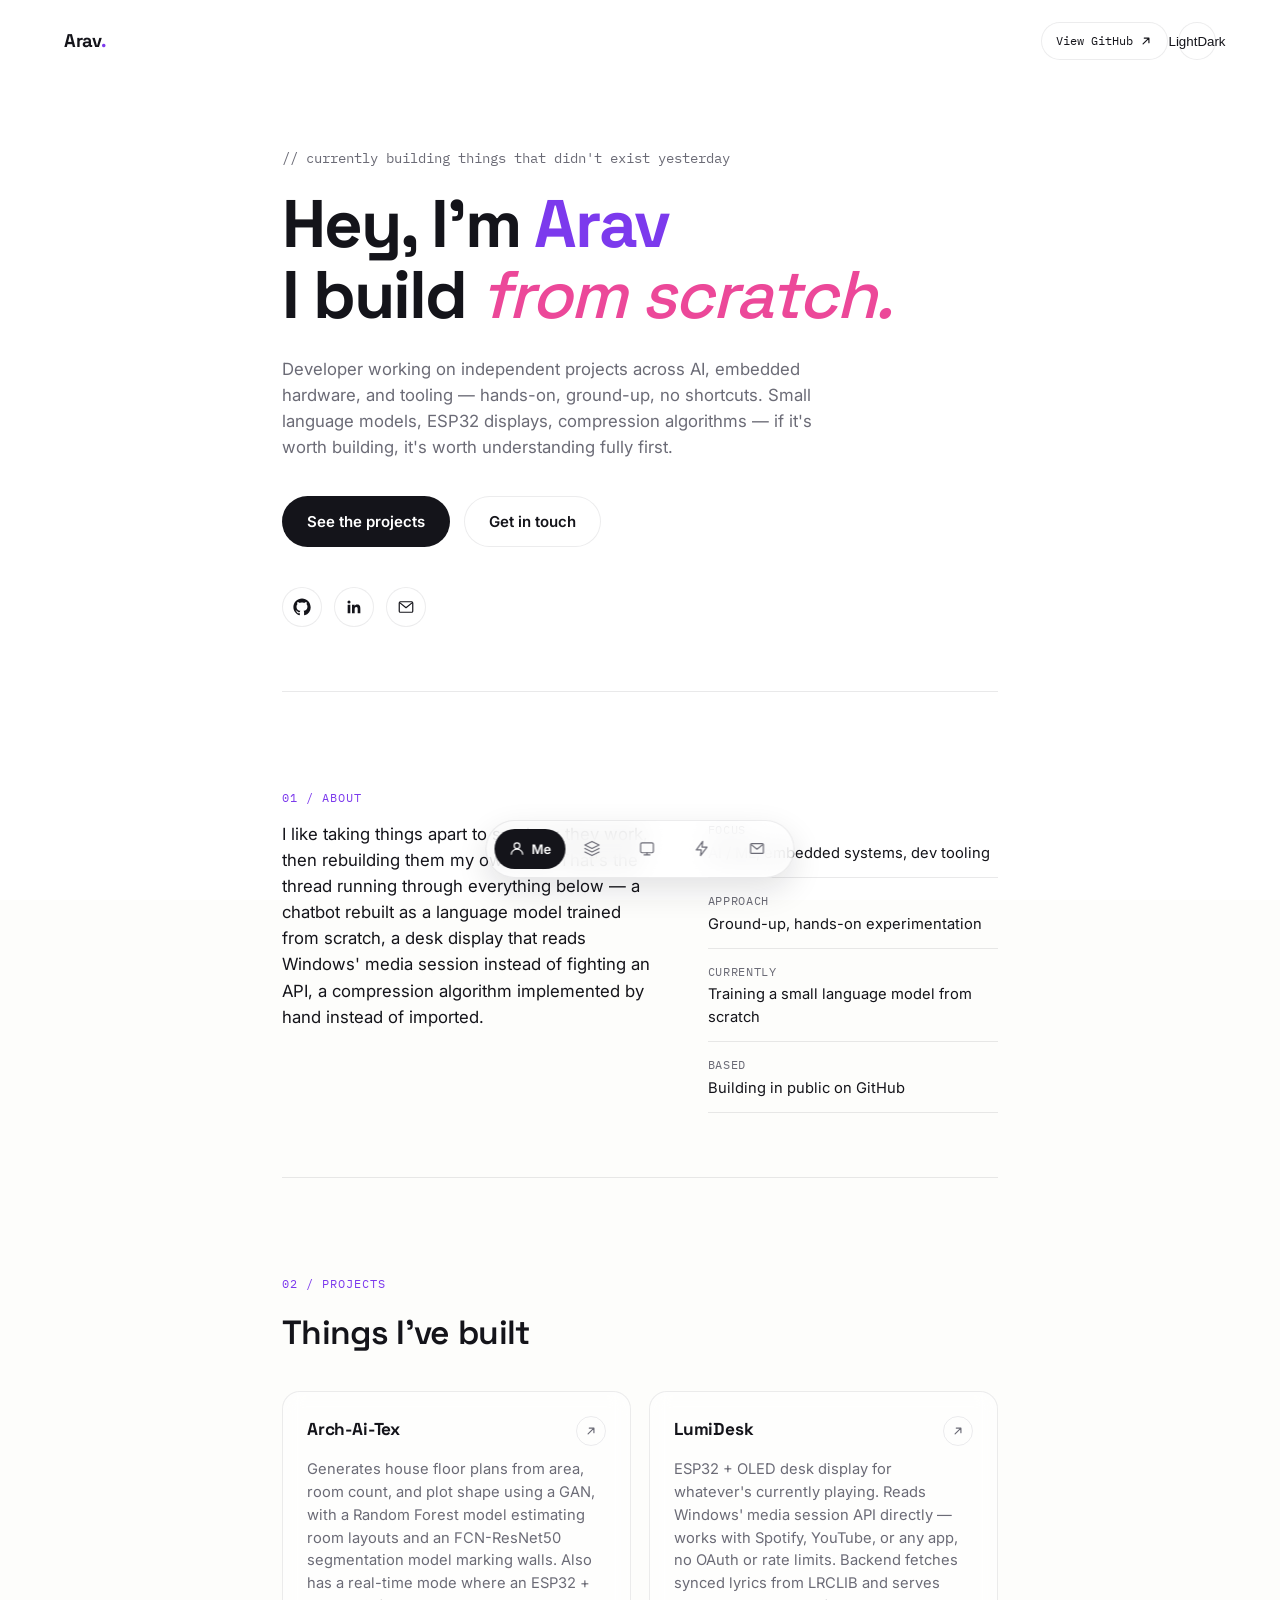
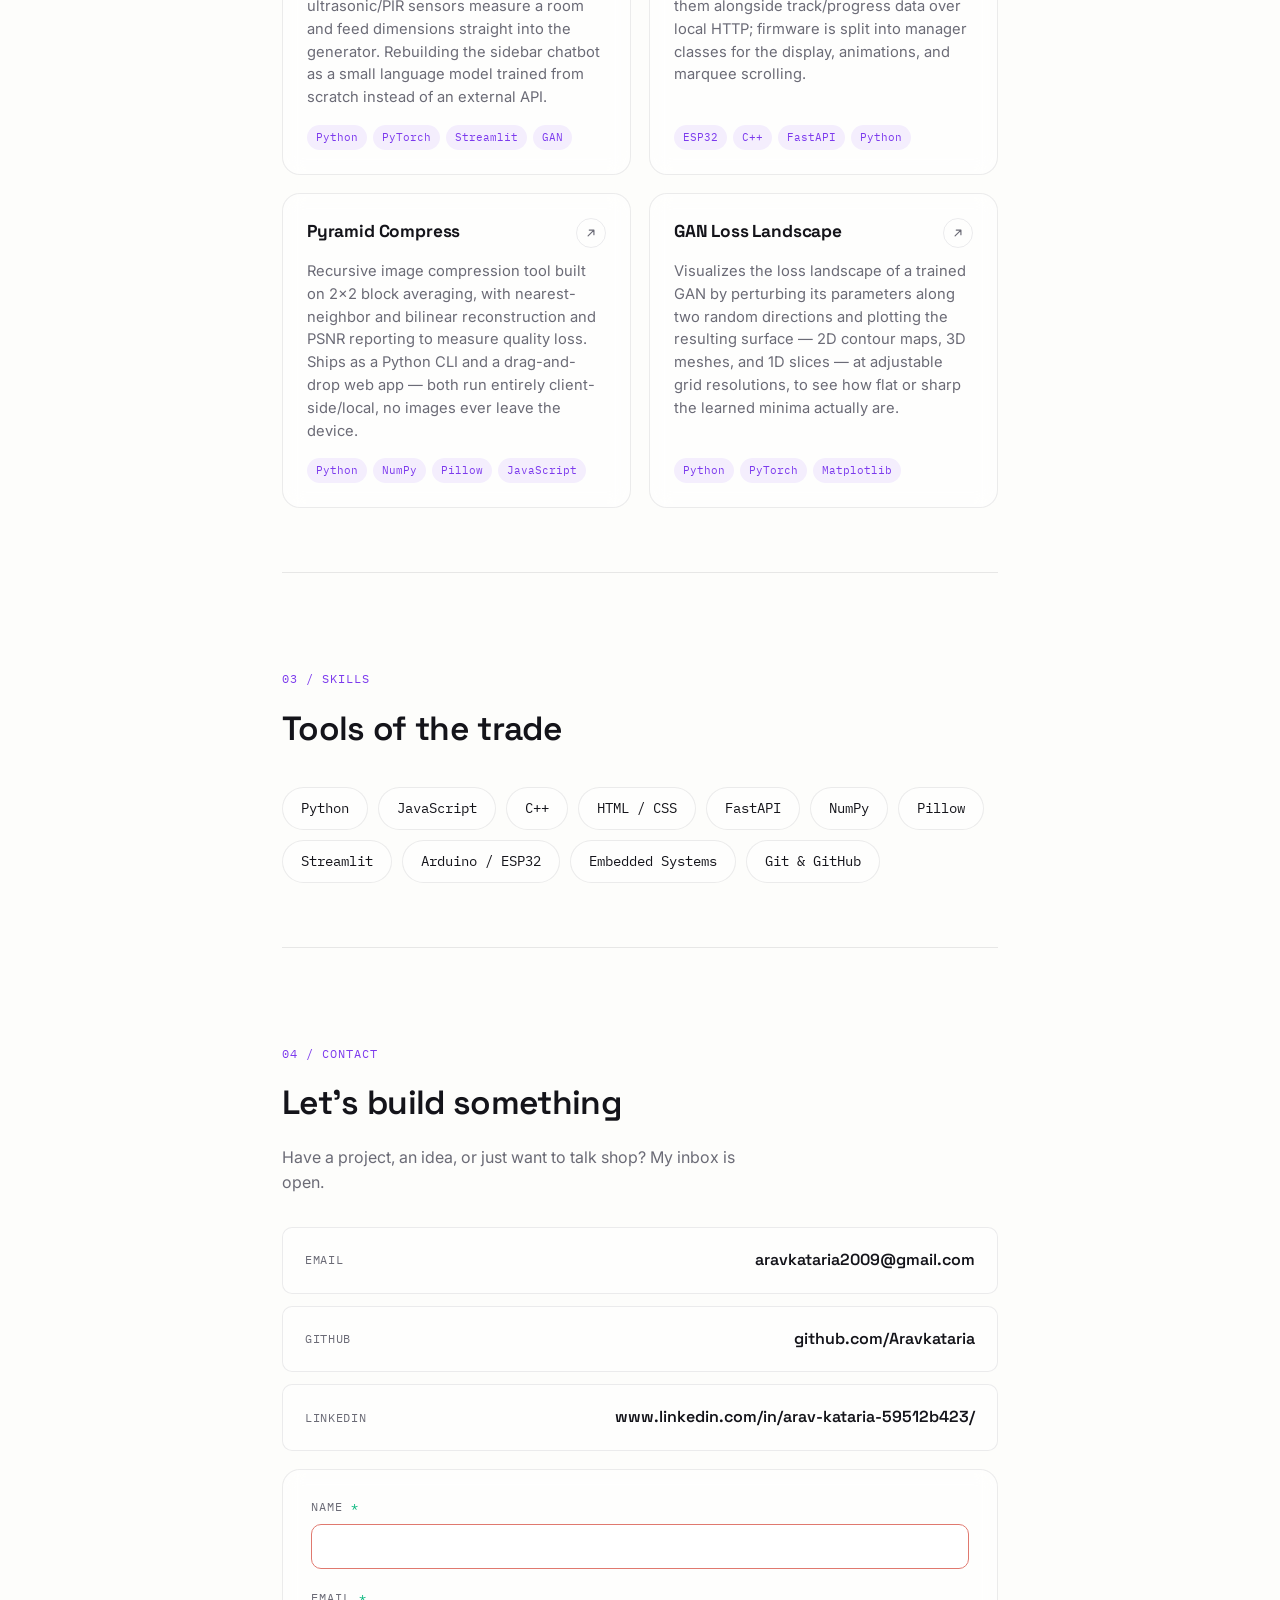
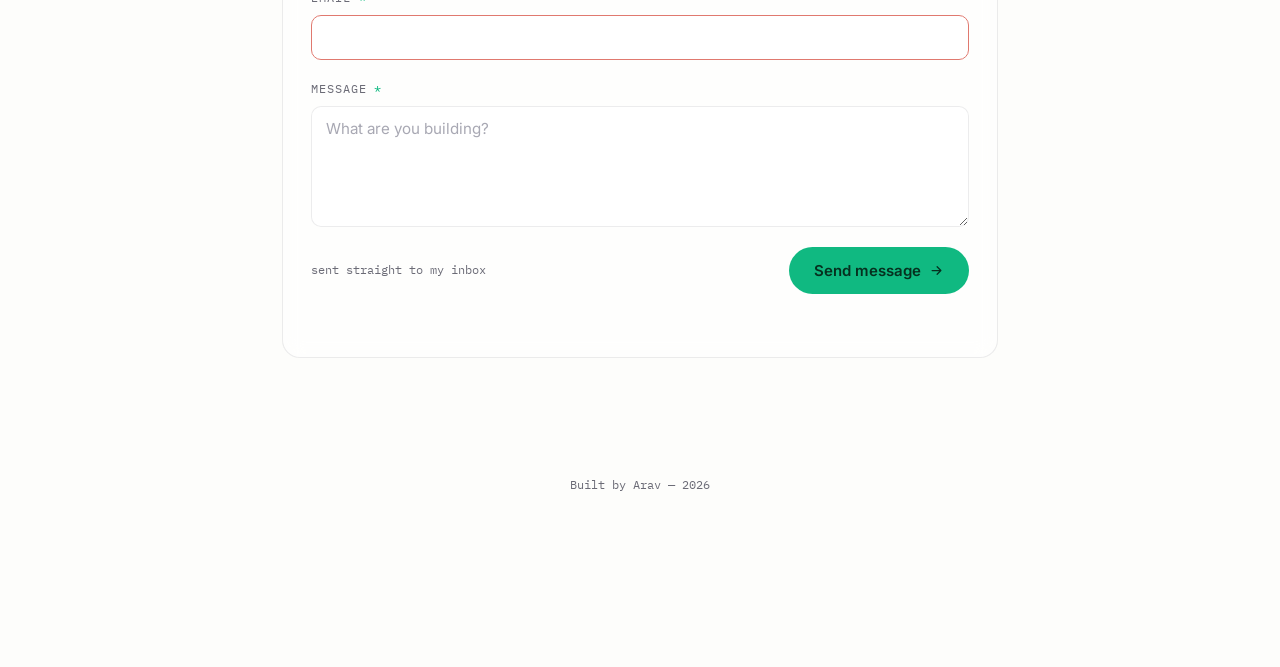
==== index.html @ a42bc1a9 "Enhance theme handling and add toggle labels Updated theme initialization to handle storage errors a" ====
<!DOCTYPE html>
<html lang="en">
<head>
<meta charset="UTF-8" />
<meta name="viewport" content="width=device-width, initial-scale=1.0" />
<title>Arav — Developer</title>
<meta name="description" content="Arav — developer building AI, embedded, and tooling projects from scratch." />

<!-- Fonts -->
<link rel="preconnect" href="https://fonts.googleapis.com">
<link rel="preconnect" href="https://fonts.gstatic.com" crossorigin>
<link href="https://fonts.googleapis.com/css2?family=Space+Grotesk:wght@400;500;600;700&family=Inter:wght@400;500;600&family=IBM+Plex+Mono:wght@400;500&display=swap" rel="stylesheet">

<link rel="stylesheet" href="style.css" />

<!-- Set the theme before first paint so there's no flash of the
     wrong colors. Falls back to the OS-level preference if the
     person hasn't picked one on this site before. -->
<script>
  (function () {
    try {
      var saved = localStorage.getItem("theme");
      var theme = saved || (window.matchMedia && window.matchMedia("(prefers-color-scheme: dark)").matches ? "dark" : "light");
      if (theme === "dark") document.documentElement.setAttribute("data-theme", "dark");
    } catch (err) {
      // Storage can be blocked (privacy mode, file:// origins, etc.) —
      // fall back to light mode rather than letting this crash the page.
      console.error("[portfolio] theme init failed:", err);
    }
  })();
</script>
</head>
<body>

  <!-- ============ INK-IN-WATER PAINT BACKGROUND ============ -->
  <canvas id="paintCanvas" class="paint-canvas" aria-hidden="true"></canvas>

  <!-- ============ TOP BAR ============ -->
  <header class="topbar">
    <a href="#top" class="brand">Arav<span class="brand-dot">.</span></a>
    <div class="topbar-actions">
      <a class="topbar-cta" id="ctaGithub" href="https://github.com/Aravkataria" target="_blank" rel="noopener">
        View GitHub
        <svg width="14" height="14" viewBox="0 0 24 24" fill="none"><path d="M7 17L17 7M17 7H9M17 7V15" stroke="currentColor" stroke-width="2" stroke-linecap="round" stroke-linejoin="round"/></svg>
      </a>
      <button type="button" class="theme-toggle" id="themeToggle" aria-label="Toggle dark mode" aria-pressed="false">
        <span class="theme-toggle-label label-light">Light</span>
        <span class="theme-toggle-label label-dark">Dark</span>
      </button>
    </div>
  </header>

  <main id="top">

    <!-- ============ HERO / ME ============ -->
    <section class="section hero" id="me">
      <p class="eyebrow">// currently building things that didn't exist yesterday</p>
      <h1 class="hero-title">
        Hey, I'm <span class="ink-accent">Arav</span><br/>
        I build <span class="hero-italic">from scratch.</span>
      </h1>
      <p class="hero-sub">
        Developer working on independent projects across AI, embedded hardware, and tooling —
        hands-on, ground-up, no shortcuts. Small language models, ESP32 displays, compression
        algorithms — if it's worth building, it's worth understanding fully first.
      </p>

      <div class="hero-actions">
        <a href="#projects" class="btn btn--primary">See the projects</a>
        <a href="#contact" class="btn btn--ghost">Get in touch</a>
      </div>

      <div class="social-row" id="socialRow">
        <a href="https://github.com/Aravkataria" target="_blank" rel="noopener" aria-label="GitHub" class="social-icon">
          <svg width="18" height="18" viewBox="0 0 24 24" fill="currentColor"><path d="M12 .5C5.73.5.5 5.73.5 12c0 5.09 3.29 9.4 7.86 10.93.58.1.79-.25.79-.56 0-.27-.01-1.15-.02-2.09-3.2.7-3.88-1.36-3.88-1.36-.52-1.33-1.28-1.69-1.28-1.69-1.04-.71.08-.7.08-.7 1.15.08 1.76 1.18 1.76 1.18 1.03 1.76 2.7 1.25 3.36.96.1-.75.4-1.25.73-1.54-2.55-.29-5.23-1.28-5.23-5.68 0-1.25.45-2.28 1.18-3.08-.12-.29-.51-1.46.11-3.04 0 0 .96-.31 3.15 1.18.91-.25 1.89-.38 2.86-.38.97 0 1.95.13 2.86.38 2.19-1.49 3.15-1.18 3.15-1.18.62 1.58.23 2.75.11 3.04.73.8 1.18 1.83 1.18 3.08 0 4.41-2.69 5.38-5.25 5.67.41.36.78 1.06.78 2.15 0 1.55-.01 2.8-.01 3.18 0 .31.21.67.8.56A10.51 10.51 0 0 0 23.5 12c0-6.27-5.23-11.5-11.5-11.5Z"/></svg>
        </a>
        <a href="#" target="_blank" rel="noopener" aria-label="LinkedIn" class="social-icon" id="linkedinLink">
          <svg width="18" height="18" viewBox="0 0 24 24" fill="currentColor"><path d="M20.45 20.45h-3.56v-5.57c0-1.33-.02-3.03-1.85-3.03-1.85 0-2.14 1.45-2.14 2.94v5.66H9.34V9h3.42v1.56h.05c.48-.9 1.64-1.85 3.38-1.85 3.6 0 4.27 2.37 4.27 5.46v6.28ZM5.34 7.43a2.06 2.06 0 1 1 0-4.12 2.06 2.06 0 0 1 0 4.12ZM7.12 20.45H3.55V9h3.57v11.45Z"/></svg>
        </a>
        <a href="mailto:your.email@example.com" aria-label="Email" class="social-icon" id="emailLink">
          <svg width="18" height="18" viewBox="0 0 24 24" fill="none"><path d="M3 6.5C3 5.67 3.67 5 4.5 5h15c.83 0 1.5.67 1.5 1.5v11c0 .83-.67 1.5-1.5 1.5h-15A1.5 1.5 0 0 1 3 17.5v-11Z" stroke="currentColor" stroke-width="1.6"/><path d="m4 6.5 8 6.5 8-6.5" stroke="currentColor" stroke-width="1.6" stroke-linecap="round" stroke-linejoin="round"/></svg>
        </a>
      </div>
    </section>

    <!-- ============ ABOUT ============ -->
    <section class="section about" id="about">
      <p class="section-label">01 / about</p>
      <div class="about-grid">
        <p class="about-lead">
          I like taking things apart to see how they work, then rebuilding them my own way.
          That's the thread running through everything below — a chatbot rebuilt as a
          language model trained from scratch, a desk display that reads Windows' media
          session instead of fighting an API, a compression algorithm implemented by hand
          instead of imported.
        </p>
        <ul class="about-facts">
          <li><span>Focus</span>AI / ML, embedded systems, dev tooling</li>
          <li><span>Approach</span>Ground-up, hands-on experimentation</li>
          <li><span>Currently</span>Training a small language model from scratch</li>
          <li><span>Based</span>Building in public on GitHub</li>
        </ul>
      </div>
    </section>

    <!-- ============ PROJECTS ============ -->
    <section class="section projects" id="projects">
      <p class="section-label">02 / projects</p>
      <h2 class="section-title">Things I've built</h2>

      <div class="project-grid" id="projectGrid">
        <!-- Cards are injected by script.js from the PROJECTS config -->
      </div>
    </section>

    <!-- ============ SKILLS ============ -->
    <section class="section skills" id="skills">
      <p class="section-label">03 / skills</p>
      <h2 class="section-title">Tools of the trade</h2>
      <div class="skills-cloud" id="skillsCloud">
        <!-- Pills injected by script.js from the SKILLS config -->
      </div>
    </section>

    <!-- ============ CONTACT ============ -->
    <section class="section contact" id="contact">
      <p class="section-label">04 / contact</p>
      <h2 class="section-title">Let's build something</h2>
      <p class="contact-sub">Have a project, an idea, or just want to talk shop? My inbox is open.</p>

      <div class="contact-grid">
        <a class="contact-card" href="mailto:your.email@example.com" id="contactEmail">
          <span class="contact-card-label">Email</span>
          <span class="contact-card-value">your.email@example.com</span>
        </a>
        <a class="contact-card" href="https://github.com/Aravkataria" target="_blank" rel="noopener">
          <span class="contact-card-label">GitHub</span>
          <span class="contact-card-value">github.com/Aravkataria</span>
        </a>
        <a class="contact-card" href="#" target="_blank" rel="noopener" id="contactLinkedin">
          <span class="contact-card-label">LinkedIn</span>
          <span class="contact-card-value">Add your profile link</span>
        </a>
      </div>

      <form class="message-form" id="messageForm" novalidate>
        <div class="field">
          <label for="msgName">Name <span class="required">*</span></label>
          <input type="text" id="msgName" name="name" autocomplete="name" required />
        </div>

        <div class="field">
          <label for="msgEmail">Email <span class="required">*</span></label>
          <input type="email" id="msgEmail" name="email" autocomplete="email" required />
        </div>

        <div class="field">
          <label for="msgMessage">Message <span class="required">*</span></label>
          <textarea id="msgMessage" name="message" rows="5" placeholder="What are you building?" required></textarea>
        </div>

        <!-- honeypot — hidden from real people, catches basic bots -->
        <input type="text" name="_honey" class="hp-field" tabindex="-1" autocomplete="off" aria-hidden="true" />

        <div class="message-form-footer">
          <span class="form-note">sent straight to my inbox</span>
          <button type="submit" class="btn btn--send" id="messageFormSubmit">
            <span class="btn--send-label">Send message</span>
            <svg width="15" height="15" viewBox="0 0 24 24" fill="none"><path d="M5 12h14M13 6l6 6-6 6" stroke="currentColor" stroke-width="2" stroke-linecap="round" stroke-linejoin="round"/></svg>
          </button>
        </div>

        <p class="form-status" id="messageFormStatus" role="status" aria-live="polite"></p>
      </form>
    </section>

    <footer class="footer">
      <p>Built by Arav — <span id="year"></span></p>
    </footer>

  </main>

  <!-- ============ FLOATING DOCK NAV ============ -->
  <nav class="dock" id="dock" aria-label="Section navigation">
    <a href="#me" class="dock-item" data-section="me">
      <svg width="17" height="17" viewBox="0 0 24 24" fill="none"><circle cx="12" cy="8" r="4" stroke="currentColor" stroke-width="1.7"/><path d="M4 20c0-3.87 3.58-7 8-7s8 3.13 8 7" stroke="currentColor" stroke-width="1.7" stroke-linecap="round"/></svg>
      <span>Me</span>
    </a>
    <a href="#about" class="dock-item" data-section="about">
      <svg width="17" height="17" viewBox="0 0 24 24" fill="none"><path d="M12 2 2 7l10 5 10-5-10-5Z" stroke="currentColor" stroke-width="1.7" stroke-linejoin="round"/><path d="M2 17l10 5 10-5M2 12l10 5 10-5" stroke="currentColor" stroke-width="1.7" stroke-linecap="round" stroke-linejoin="round"/></svg>
      <span>About</span>
    </a>
    <a href="#projects" class="dock-item" data-section="projects">
      <svg width="17" height="17" viewBox="0 0 24 24" fill="none"><rect x="3" y="4" width="18" height="14" rx="2" stroke="currentColor" stroke-width="1.7"/><path d="M8 21h8M12 18v3" stroke="currentColor" stroke-width="1.7" stroke-linecap="round"/></svg>
      <span>Projects</span>
    </a>
    <a href="#skills" class="dock-item" data-section="skills">
      <svg width="17" height="17" viewBox="0 0 24 24" fill="none"><path d="M13 2 4 14h7l-1 8 9-12h-7l1-8Z" stroke="currentColor" stroke-width="1.7" stroke-linejoin="round"/></svg>
      <span>Skills</span>
    </a>
    <a href="#contact" class="dock-item" data-section="contact">
      <svg width="17" height="17" viewBox="0 0 24 24" fill="none"><path d="M3 6.5C3 5.67 3.67 5 4.5 5h15c.83 0 1.5.67 1.5 1.5v11c0 .83-.67 1.5-1.5 1.5h-15A1.5 1.5 0 0 1 3 17.5v-11Z" stroke="currentColor" stroke-width="1.7"/><path d="m4 6.5 8 6.5 8-6.5" stroke="currentColor" stroke-width="1.7" stroke-linecap="round" stroke-linejoin="round"/></svg>
      <span>Contact</span>
    </a>
  </nav>

<script src="script.js"></script>
</body>
</html>
---- style.css ----
/* =========================================================
   TOKENS
========================================================= */
:root {
  --bg: #fdfdfb;
  --ink: #14141a;
  --ink-invert: #fff; /* text/icon color sitting on an ink-filled surface (primary btn, hovers) */
  --muted: #6b6b76;
  --placeholder: #a8a8b3;
  --line: rgba(20, 20, 26, 0.09);
  --card: rgba(255, 255, 255, 0.6);
  --card-border: rgba(20, 20, 26, 0.08);
  --shadow-rgb: 20, 20, 26; /* used inside rgba() for drop shadows */

  /* translucent white surfaces used for pills/inputs/dock at various strengths */
  --surface: rgba(255, 255, 255, 0.5);
  --surface-strong: rgba(255, 255, 255, 0.55);
  --surface-input: rgba(255, 255, 255, 0.6);
  --surface-dock: rgba(255, 255, 255, 0.72);
  --surface-solid: #fff; /* fully opaque hover state (topbar cta, contact card, focused input) */

  --violet: #7c3aed;
  --pink: #ec4899;
  --green: #10b981;
  --send-text: #06301f;
  --error-border: #e0796f;
  --error-text: #c2564a;

  --blob-violet: #b9a4f7;
  --blob-pink: #f8b4d9;
  --blob-green: #9be8c9;
  --blob-blue: #a9c7f7;
  --blob-coral: #fbc8a3;

  --radius: 18px;
  --radius-sm: 10px;

  --font-display: "Space Grotesk", ui-sans-serif, system-ui, sans-serif;
  --font-body: "Inter", ui-sans-serif, system-ui, sans-serif;
  --font-mono: "IBM Plex Mono", ui-monospace, monospace;

  --max-w: 780px;
}

/* =========================================================
   DARK MODE
   Same layout, same behavior — only the palette changes.
   Toggled by JS setting data-theme="dark" on <html> (see
   setupThemeToggle in script.js); persisted in localStorage.
========================================================= */
html[data-theme="dark"] {
  --bg: #0b0b10;
  --ink: #f1f1f5;
  --ink-invert: #0b0b10;
  --muted: #9b9ba8;
  --placeholder: #6b6b78;
  --line: rgba(255, 255, 255, 0.09);
  --card: rgba(255, 255, 255, 0.05);
  --card-border: rgba(255, 255, 255, 0.1);
  --shadow-rgb: 0, 0, 0;

  --surface: rgba(255, 255, 255, 0.06);
  --surface-strong: rgba(255, 255, 255, 0.07);
  --surface-input: rgba(255, 255, 255, 0.06);
  --surface-dock: rgba(20, 20, 26, 0.72);
  --surface-solid: #1a1a22;

  --violet: #a78bfa;
  --pink: #f472b6;
  --green: #34d399;
  --send-text: #06301f;
  --error-border: #e0796f;
  --error-text: #ff8a7a;
}

/* Smooth crossfade when the theme flips, without touching any
   layout-affecting property. */
body,
.topbar-cta,
.btn,
.social-icon,
.project-card,
.skill-pill,
.contact-card,
.field input,
.field textarea,
.dock,
.dock-item,
.theme-toggle {
  transition: background-color 0.25s ease, border-color 0.25s ease, color 0.25s ease,
    box-shadow 0.25s ease;
}

* { box-sizing: border-box; }
html { scroll-behavior: smooth; }

body {
  margin: 0;
  background: var(--bg);
  color: var(--ink);
  font-family: var(--font-body);
  line-height: 1.55;
  -webkit-font-smoothing: antialiased;
  overflow-x: hidden;
}

::selection { background: var(--violet); color: var(--ink-invert); }

a { color: inherit; text-decoration: none; }

/* =========================================================
   INK-IN-WATER PAINT BACKGROUND
   A single canvas painted with fading ink blots, blurred and
   multiply-blended against the white page so colors mix like
   pigment spreading through water. Idle = plain white.
========================================================= */
.paint-canvas {
  position: fixed;
  inset: 0;
  z-index: -2;
  width: 100vw;
  height: 100vh;
  pointer-events: none;
  filter: blur(34px);
  mix-blend-mode: multiply;
  opacity: 0.9;
  will-change: filter;
}

/* The WebGL fluid sim already computes its own final color against
   white in the shader, so it skips the blur/multiply stack the 2D
   fallback needs — that stack would just smear away the fine swirl
   detail that's the reason to use it. */
.paint-canvas--gl {
  filter: none;
  mix-blend-mode: normal;
  opacity: 1;
}

/* The fluid sim's shader math composites its dye as "ink absorbed from
   white paper" (see script.js), so it always renders a white base with
   colored blooms. Inverting it in dark mode turns that white base into
   near-black and keeps the color blooms vivid — same simulation, same
   physics, just recolored for a dark page. The 2D fallback instead
   switches its blend mode, since its drops are painted with alpha
   directly rather than baked against a white base. */
html[data-theme="dark"] .paint-canvas--gl {
  filter: invert(1) hue-rotate(180deg);
}
html[data-theme="dark"] .paint-canvas:not(.paint-canvas--gl) {
  mix-blend-mode: screen;
  opacity: 0.7;
}

/* =========================================================
   TOPBAR
========================================================= */
.topbar {
  position: fixed;
  top: 0; left: 0; right: 0;
  z-index: 40;
  display: flex;
  align-items: center;
  justify-content: space-between;
  padding: 22px clamp(20px, 5vw, 64px);
  backdrop-filter: blur(6px);
}

.topbar-actions {
  display: flex;
  align-items: center;
}

.brand {
  font-family: var(--font-display);
  font-weight: 700;
  font-size: 1.15rem;
  letter-spacing: -0.02em;
}
.brand-dot { color: var(--violet); }

.topbar-cta {
  display: inline-flex;
  align-items: center;
  gap: 6px;
  font-family: var(--font-mono);
  font-size: 0.78rem;
  padding: 8px 14px;
  border-radius: 999px;
  border: 1px solid var(--card-border);
  background: var(--surface-strong);
  transition: transform 0.25s ease, background 0.25s ease, border-color 0.25s ease;
}
.topbar-cta:hover {
  transform: translateY(-1px);
  background: var(--surface-solid);
  border-color: var(--violet);
}

/* =========================================================
   THEME TOGGLE
========================================================= */
.theme-toggle {
  display: inline-flex;
  align-items: center;
  justify-content: center;
  width: 38px;
  height: 38px;
  margin-left: 10px;
  border-radius: 50%;
  border: 1px solid var(--card-border);
  background: var(--surface-strong);
  color: var(--ink);
  cursor: pointer;
  transition: transform 0.25s ease, background 0.25s ease, border-color 0.25s ease, color 0.25s ease;
}
.theme-toggle:hover {
  transform: translateY(-1px);
  border-color: var(--violet);
  color: var(--violet);
}
.theme-toggle svg { display: block; }
.theme-toggle .icon-sun { display: none; }
html[data-theme="dark"] .theme-toggle .icon-moon { display: none; }
html[data-theme="dark"] .theme-toggle .icon-sun { display: block; }

/* =========================================================
   LAYOUT / SECTIONS
========================================================= */
main {
  max-width: var(--max-w);
  margin: 0 auto;
  padding: 0 clamp(20px, 6vw, 32px);
}

.section {
  padding: 96px 0 64px;
  border-bottom: 1px solid var(--line);
}
.section:last-of-type { border-bottom: none; }

.section-label {
  font-family: var(--font-mono);
  font-size: 0.78rem;
  color: var(--violet);
  text-transform: uppercase;
  letter-spacing: 0.08em;
  margin: 0 0 14px;
}

.section-title {
  font-family: var(--font-display);
  font-size: clamp(1.6rem, 3.4vw, 2.1rem);
  font-weight: 600;
  letter-spacing: -0.02em;
  margin: 0 0 32px;
}

/* =========================================================
   HERO
========================================================= */
.hero {
  padding-top: 148px;
  border-bottom: 1px solid var(--line);
}

.eyebrow {
  font-family: var(--font-mono);
  font-size: 0.85rem;
  color: var(--muted);
  margin: 0 0 20px;
}

.hero-title {
  font-family: var(--font-display);
  font-weight: 700;
  font-size: clamp(2.4rem, 7vw, 4.2rem);
  line-height: 1.06;
  letter-spacing: -0.03em;
  margin: 0 0 24px;
}

.ink-accent { color: var(--violet); }
.hero-italic {
  font-style: italic;
  font-weight: 500;
  color: var(--pink);
}

.hero-sub {
  max-width: 560px;
  font-size: 1.05rem;
  color: var(--muted);
  margin: 0 0 36px;
}

.hero-actions {
  display: flex;
  gap: 14px;
  flex-wrap: wrap;
  margin-bottom: 40px;
}

.btn {
  font-family: var(--font-body);
  font-weight: 600;
  font-size: 0.94rem;
  padding: 13px 24px;
  border-radius: 999px;
  transition: transform 0.25s ease, box-shadow 0.25s ease, background 0.25s ease, color 0.25s ease;
  border: 1px solid transparent;
}
.btn--primary {
  background: var(--ink);
  color: var(--ink-invert);
}
.btn--primary:hover {
  transform: translateY(-2px);
  box-shadow: 0 10px 24px rgba(var(--shadow-rgb), 0.22);
}
.btn--ghost {
  border-color: var(--card-border);
  background: var(--surface);
  color: var(--ink);
}
.btn--ghost:hover {
  transform: translateY(-2px);
  border-color: var(--violet);
  color: var(--violet);
}

.social-row {
  display: flex;
  gap: 12px;
}
.social-icon {
  display: inline-flex;
  align-items: center;
  justify-content: center;
  width: 40px;
  height: 40px;
  border-radius: 50%;
  border: 1px solid var(--card-border);
  background: var(--surface);
  color: var(--ink);
  transition: transform 0.25s ease, background 0.25s ease, color 0.25s ease;
}
.social-icon:hover {
  transform: translateY(-2px);
  background: var(--ink);
  color: var(--ink-invert);
}

/* =========================================================
   ABOUT
========================================================= */
.about-grid {
  display: grid;
  grid-template-columns: 1.3fr 1fr;
  gap: 48px;
}

.about-lead {
  font-size: 1.05rem;
  color: var(--ink);
  margin: 0;
}

.about-facts {
  list-style: none;
  margin: 0;
  padding: 0;
  display: flex;
  flex-direction: column;
  gap: 14px;
  font-size: 0.92rem;
}
.about-facts li {
  display: flex;
  flex-direction: column;
  gap: 3px;
  padding-bottom: 12px;
  border-bottom: 1px solid var(--line);
}
.about-facts li span {
  font-family: var(--font-mono);
  font-size: 0.72rem;
  color: var(--muted);
  text-transform: uppercase;
  letter-spacing: 0.06em;
}

/* =========================================================
   PROJECTS
========================================================= */
.project-grid {
  display: grid;
  grid-template-columns: repeat(2, 1fr);
  gap: 18px;
}

.project-card {
  position: relative;
  display: flex;
  flex-direction: column;
  gap: 12px;
  padding: 24px;
  border-radius: var(--radius);
  border: 1px solid var(--card-border);
  background: var(--card);
  backdrop-filter: blur(10px);
  transition: transform 0.3s ease, box-shadow 0.3s ease, border-color 0.3s ease;
}
.project-card:hover {
  transform: translateY(-4px);
  box-shadow: 0 18px 40px rgba(var(--shadow-rgb), 0.1);
  border-color: var(--violet);
}

.project-card-top {
  display: flex;
  align-items: flex-start;
  justify-content: space-between;
  gap: 10px;
}

.project-card h3 {
  font-family: var(--font-display);
  font-size: 1.08rem;
  margin: 0;
  letter-spacing: -0.01em;
}

.project-card-link {
  flex-shrink: 0;
  display: inline-flex;
  align-items: center;
  justify-content: center;
  width: 30px;
  height: 30px;
  border-radius: 50%;
  border: 1px solid var(--card-border);
  color: var(--muted);
  transition: all 0.25s ease;
}
.project-card:hover .project-card-link {
  border-color: var(--violet);
  color: var(--violet);
}

.project-card p {
  margin: 0;
  font-size: 0.92rem;
  color: var(--muted);
  flex-grow: 1;
}

.project-tags {
  display: flex;
  flex-wrap: wrap;
  gap: 6px;
  margin-top: 4px;
}
.project-tags span {
  font-family: var(--font-mono);
  font-size: 0.68rem;
  padding: 4px 9px;
  border-radius: 999px;
  background: rgba(124, 58, 237, 0.08);
  color: var(--violet);
}

/* =========================================================
   SKILLS
========================================================= */
.skills-cloud {
  display: flex;
  flex-wrap: wrap;
  gap: 10px;
}
.skill-pill {
  font-family: var(--font-mono);
  font-size: 0.85rem;
  padding: 10px 18px;
  border-radius: 999px;
  border: 1px solid var(--card-border);
  background: var(--surface-strong);
  transition: transform 0.25s ease, background 0.25s ease, color 0.25s ease, border-color 0.25s ease;
}
.skill-pill:hover {
  transform: translateY(-2px) rotate(-1deg);
  background: var(--ink);
  color: var(--ink-invert);
  border-color: var(--ink);
}

/* =========================================================
   CONTACT
========================================================= */
.contact-sub {
  color: var(--muted);
  margin: -16px 0 32px;
  max-width: 480px;
}

.contact-grid {
  display: grid;
  gap: 12px;
}

.contact-card {
  display: flex;
  align-items: center;
  justify-content: space-between;
  padding: 20px 22px;
  border-radius: var(--radius-sm);
  border: 1px solid var(--card-border);
  background: var(--card);
  transition: transform 0.25s ease, border-color 0.25s ease, background 0.25s ease;
}
.contact-card:hover {
  transform: translateX(4px);
  border-color: var(--violet);
  background: var(--surface-solid);
}
.contact-card-label {
  font-family: var(--font-mono);
  font-size: 0.72rem;
  color: var(--muted);
  text-transform: uppercase;
  letter-spacing: 0.06em;
}
.contact-card-value {
  font-family: var(--font-display);
  font-weight: 600;
  font-size: 1rem;
}

/* =========================================================
   MESSAGE FORM
========================================================= */
.message-form {
  margin-top: 18px;
  padding: 28px;
  border-radius: var(--radius);
  border: 1px solid var(--card-border);
  background: var(--card);
  backdrop-filter: blur(10px);
  display: flex;
  flex-direction: column;
  gap: 20px;
}

.field {
  display: flex;
  flex-direction: column;
  gap: 8px;
}

.field label {
  font-family: var(--font-mono);
  font-size: 0.72rem;
  text-transform: uppercase;
  letter-spacing: 0.08em;
  color: var(--muted);
}

.field .required {
  color: var(--green);
}

.field input,
.field textarea {
  font-family: var(--font-body);
  font-size: 0.95rem;
  color: var(--ink);
  background: var(--surface-input);
  border: 1px solid var(--card-border);
  border-radius: var(--radius-sm);
  padding: 12px 14px;
  resize: vertical;
  transition: border-color 0.25s ease, background 0.25s ease;
}
.field input::placeholder,
.field textarea::placeholder {
  color: var(--placeholder);
}
.field input:focus,
.field textarea:focus {
  outline: none;
  border-color: var(--violet);
  background: var(--surface-solid);
}
.field input:invalid:not(:placeholder-shown),
.field textarea:invalid:not(:placeholder-shown) {
  border-color: var(--error-border);
}

.hp-field {
  position: absolute;
  left: -9999px;
  width: 1px;
  height: 1px;
  opacity: 0;
  pointer-events: none;
}

.message-form-footer {
  display: flex;
  align-items: center;
  justify-content: space-between;
  gap: 16px;
  flex-wrap: wrap;
}

.form-note {
  font-family: var(--font-mono);
  font-size: 0.75rem;
  color: var(--muted);
}

.btn--send {
  display: inline-flex;
  align-items: center;
  gap: 8px;
  background: var(--green);
  color: var(--send-text);
}
.btn--send:hover {
  transform: translateY(-2px);
  box-shadow: 0 10px 24px rgba(16, 185, 129, 0.35);
}
.btn--send:disabled {
  opacity: 0.6;
  cursor: not-allowed;
  transform: none;
  box-shadow: none;
}

.form-status {
  margin: 0;
  font-family: var(--font-mono);
  font-size: 0.82rem;
  min-height: 1.2em;
}
.form-status[data-state="success"] { color: var(--green); }
.form-status[data-state="error"] { color: var(--error-text); }

/* =========================================================
   FOOTER
========================================================= */
.footer {
  padding: 40px 0 160px;
  text-align: center;
  font-family: var(--font-mono);
  font-size: 0.78rem;
  color: var(--muted);
}

/* =========================================================
   DOCK NAV
========================================================= */
.dock {
  position: fixed;
  bottom: 22px;
  left: 50%;
  transform: translateX(-50%);
  z-index: 50;
  display: flex;
  gap: 4px;
  padding: 8px;
  border-radius: 999px;
  background: var(--surface-dock);
  border: 1px solid var(--card-border);
  backdrop-filter: blur(14px);
  box-shadow: 0 12px 32px rgba(var(--shadow-rgb), 0.12);
}

.dock-item {
  display: flex;
  align-items: center;
  gap: 6px;
  padding: 10px 14px;
  border-radius: 999px;
  font-family: var(--font-body);
  font-weight: 600;
  font-size: 0.82rem;
  color: var(--muted);
  transition: background 0.25s ease, color 0.25s ease;
}
.dock-item span {
  max-width: 0;
  overflow: hidden;
  white-space: nowrap;
  transition: max-width 0.3s ease;
}
.dock-item:hover span,
.dock-item.is-active span {
  max-width: 80px;
}
.dock-item:hover,
.dock-item.is-active {
  background: var(--ink);
  color: var(--ink-invert);
}

/* =========================================================
   RESPONSIVE
========================================================= */
@media (max-width: 720px) {
  .about-grid { grid-template-columns: 1fr; gap: 28px; }
  .project-grid { grid-template-columns: 1fr; }
  .dock-item span { display: none; }
  .dock { gap: 2px; }
  .topbar-cta span { display: none; }
  .hero { padding-top: 120px; }
  .footer { padding-bottom: 120px; }
}

/* =========================================================
   ACCESSIBILITY
========================================================= */
a:focus-visible,
button:focus-visible {
  outline: 2px solid var(--violet);
  outline-offset: 3px;
}

@media (prefers-reduced-motion: reduce) {
  html { scroll-behavior: auto; }
  .blob { transition: none !important; }
  * { animation-duration: 0.001ms !important; animation-iteration-count: 1 !important; transition-duration: 0.001ms !important; }
}
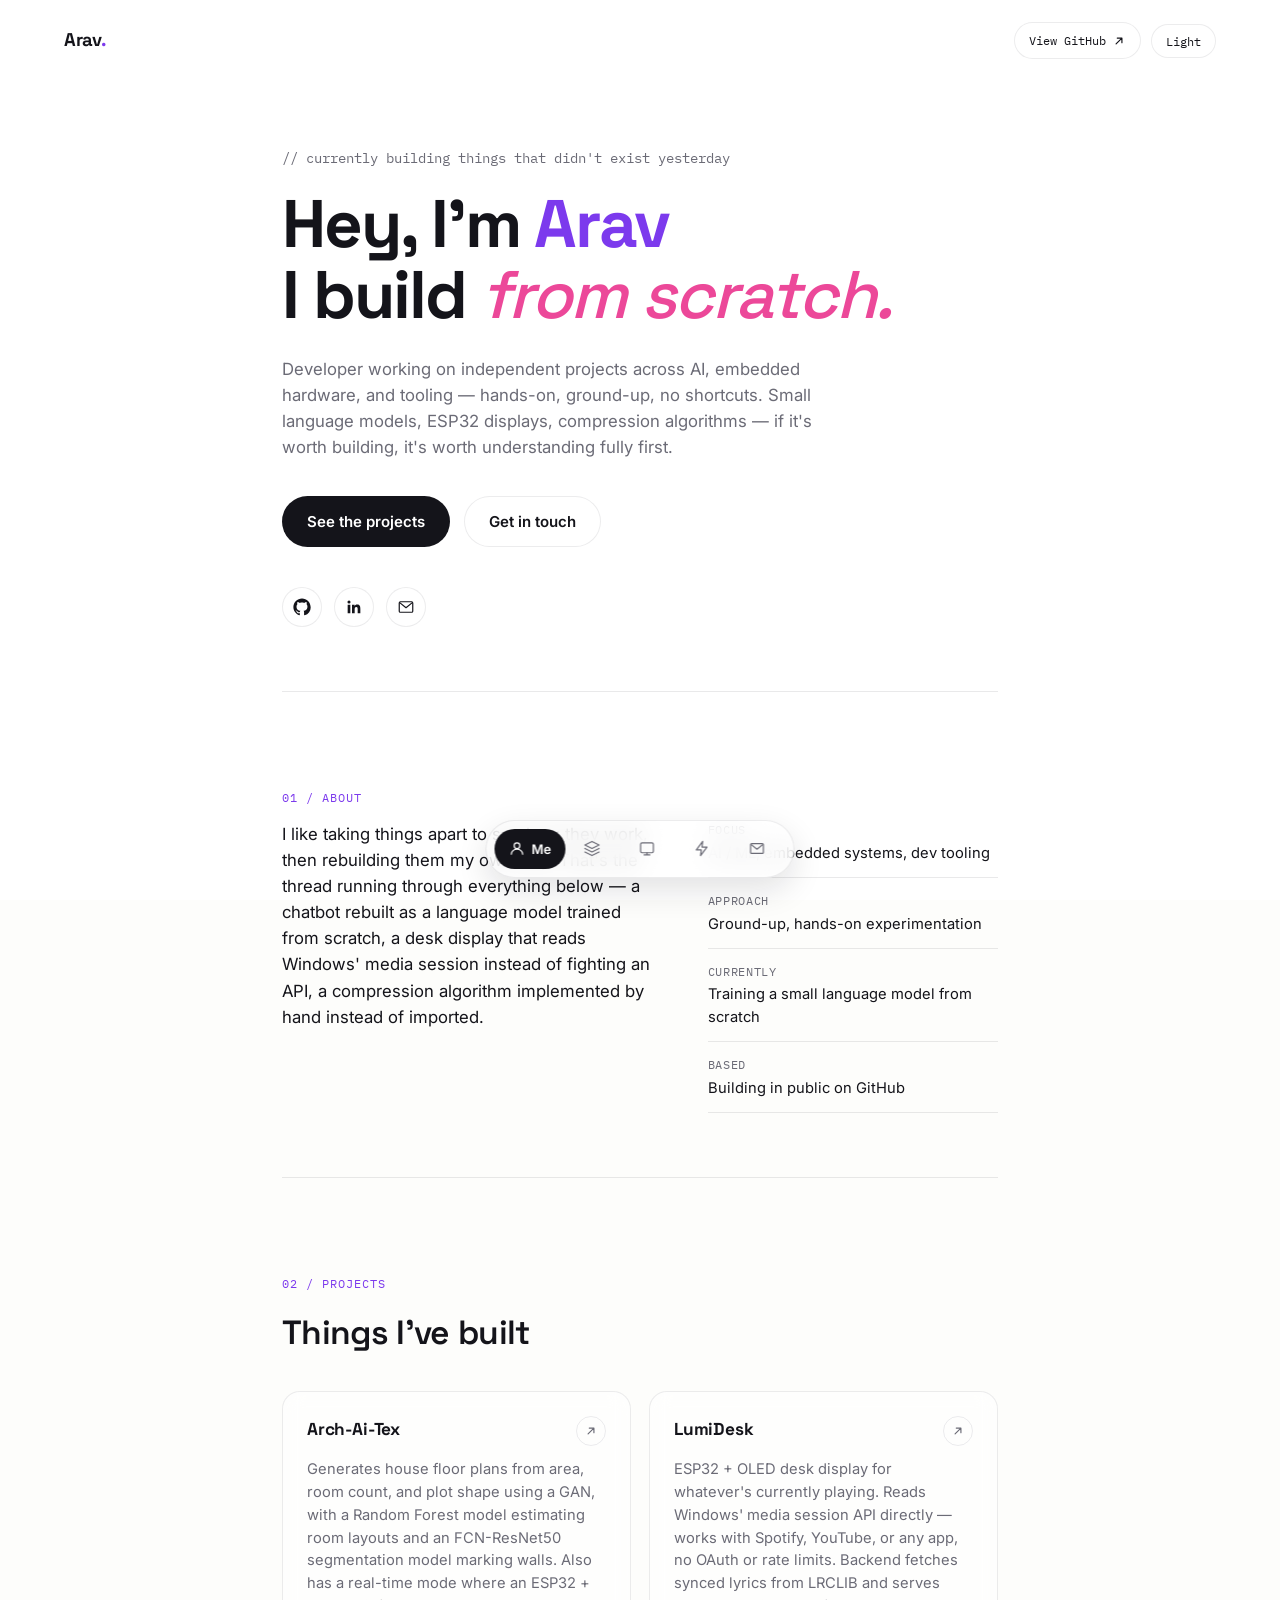
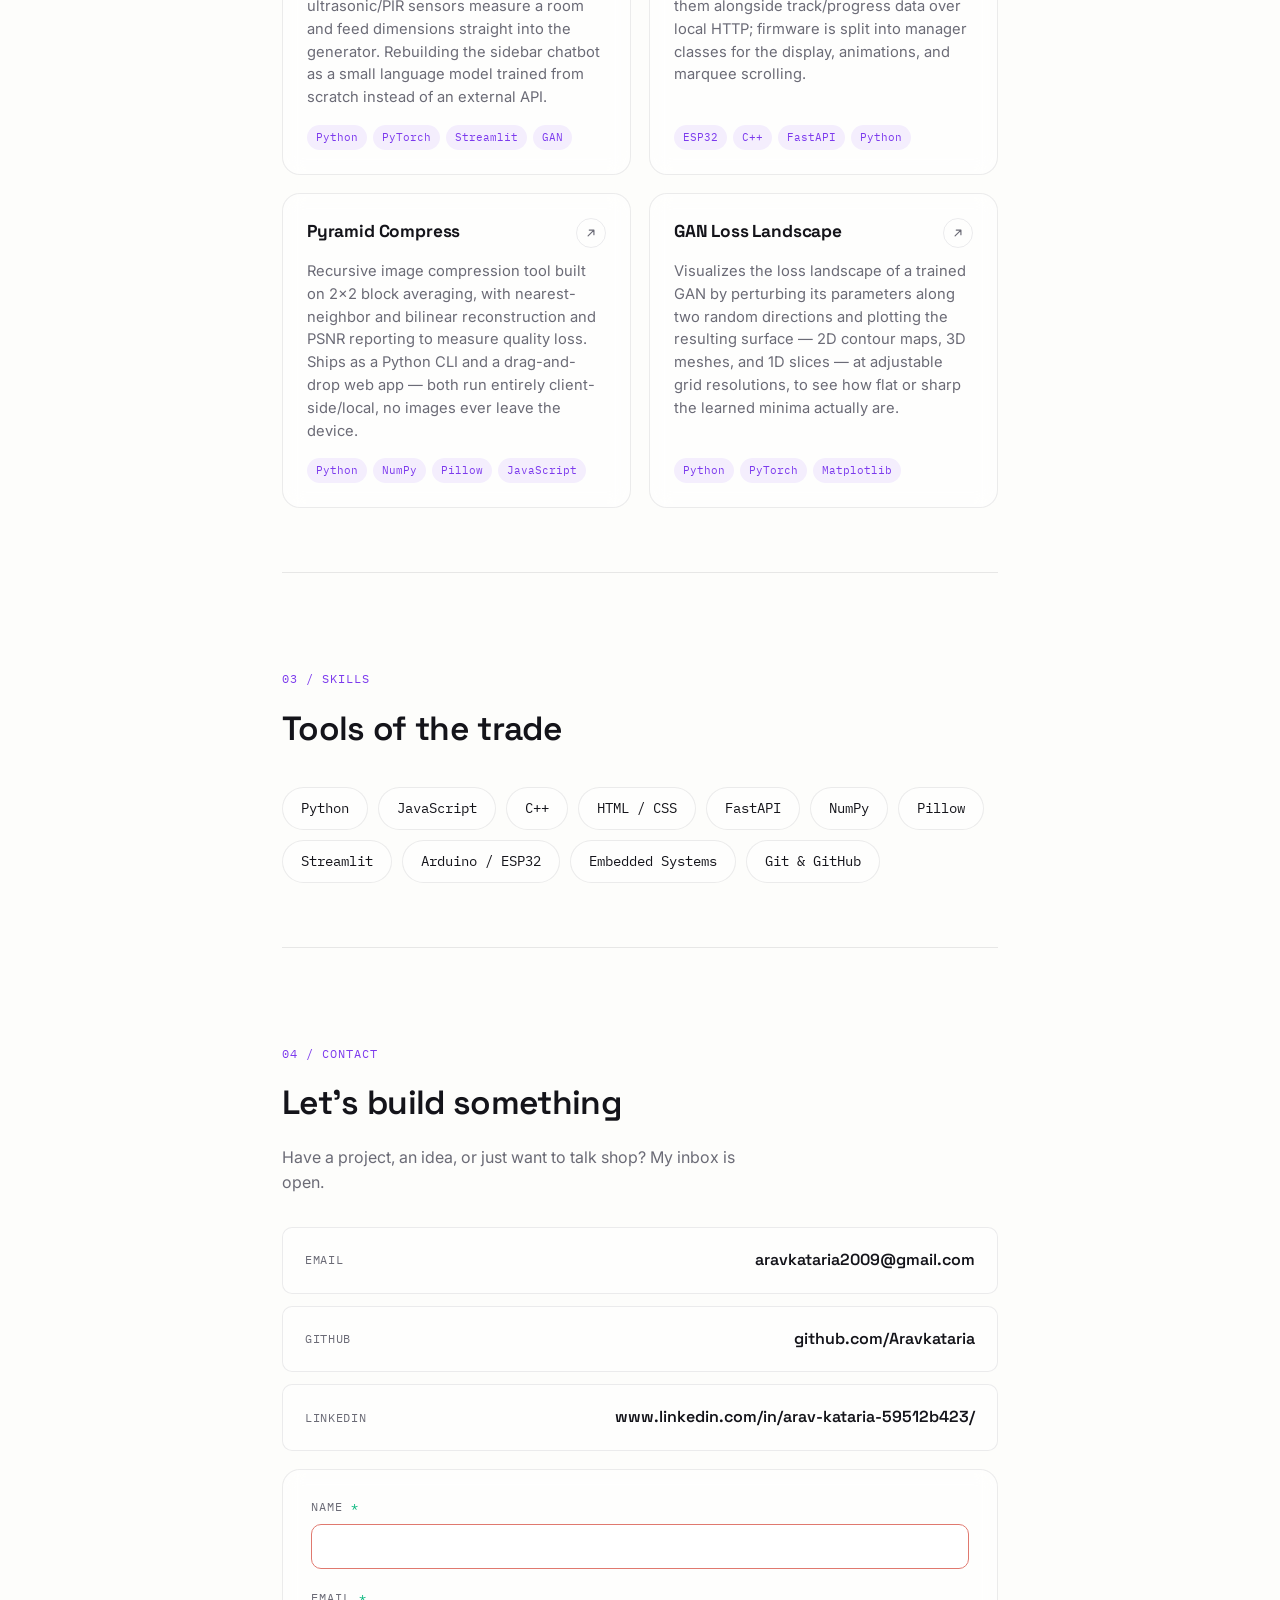
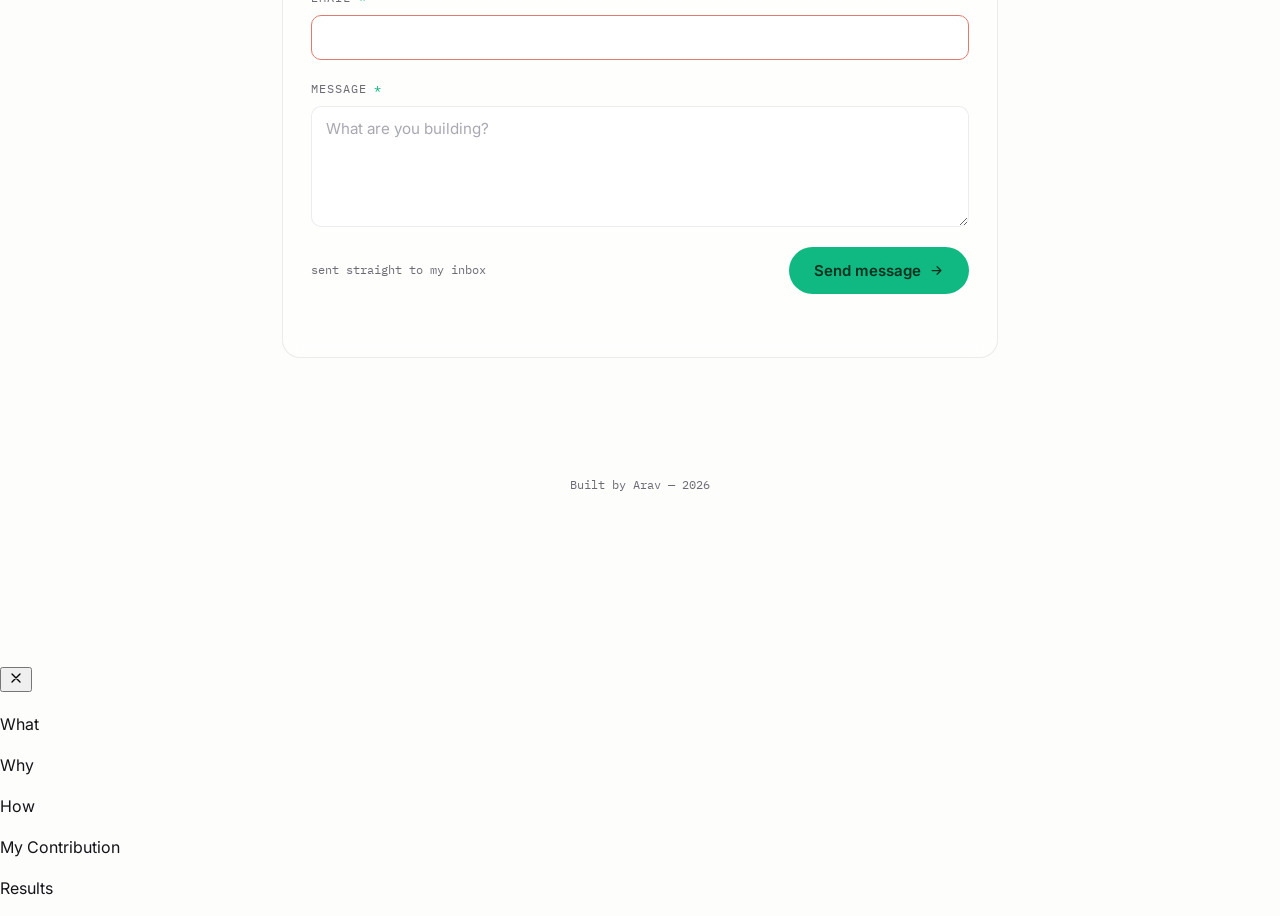
==== commit cf768f21: "Implement project detail overlay in index.html Added a reusable project detail overlay to display pr" ====
--- a/index.html
+++ b/index.html
@@ -180,6 +180,56 @@
 
   </main>
 
+  <!-- ============ PROJECT DETAIL OVERLAY ============
+       A single reusable overlay — content for whichever project was
+       clicked is injected by script.js (renderProjectDetail) from the
+       PROJECTS config, so nothing project-specific is duplicated here. -->
+  <div class="pd-overlay" id="pdOverlay" aria-hidden="true">
+    <div class="pd-backdrop" data-pd-close></div>
+    <div class="pd-panel" role="dialog" aria-modal="true" aria-labelledby="pdTitle" id="pdPanel">
+      <button type="button" class="pd-close" id="pdClose" aria-label="Close project details">
+        <svg width="16" height="16" viewBox="0 0 24 24" fill="none"><path d="M6 6l12 12M18 6L6 18" stroke="currentColor" stroke-width="2" stroke-linecap="round"/></svg>
+      </button>
+      <div class="pd-scroll" id="pdScroll">
+        <header class="pd-header">
+          <h2 class="pd-title" id="pdTitle"></h2>
+          <p class="pd-desc" id="pdDesc"></p>
+          <div class="pd-meta">
+            <div class="pd-tech" id="pdTech"></div>
+            <span class="project-status" id="pdStatus"><span class="project-status-dot"></span><span id="pdStatusLabel"></span></span>
+          </div>
+        </header>
+
+        <section class="pd-section" data-pd-section>
+          <p class="pd-eyebrow">What</p>
+          <div class="pd-body" id="pdWhat"></div>
+        </section>
+
+        <section class="pd-section" data-pd-section>
+          <p class="pd-eyebrow">Why</p>
+          <div class="pd-body" id="pdWhy"></div>
+        </section>
+
+        <section class="pd-section" data-pd-section>
+          <p class="pd-eyebrow">How</p>
+          <div class="pd-flow" id="pdHow"></div>
+        </section>
+
+        <section class="pd-section" data-pd-section>
+          <p class="pd-eyebrow">My Contribution</p>
+          <ul class="pd-list" id="pdContribution"></ul>
+        </section>
+
+        <section class="pd-section" data-pd-section>
+          <p class="pd-eyebrow">Results</p>
+          <div class="pd-body" id="pdResults"></div>
+        </section>
+
+        <div class="pd-actions" id="pdActions"></div>
+      </div>
+    </div>
+  </div>
+
   <!-- ============ FLOATING DOCK NAV ============ -->
   <nav class="dock" id="dock" aria-label="Section navigation">
     <a href="#me" class="dock-item" data-section="me">
--- a/style.css
+++ b/style.css
@@ -73,22 +73,20 @@
   --error-text: #ff8a7a;
 }
 
-/* Smooth crossfade when the theme flips, without touching any
-   layout-affecting property. */
-body,
-.topbar-cta,
-.btn,
-.social-icon,
-.project-card,
-.skill-pill,
-.contact-card,
-.field input,
-.field textarea,
-.dock,
-.dock-item,
-.theme-toggle {
-  transition: background-color 0.25s ease, border-color 0.25s ease, color 0.25s ease,
-    box-shadow 0.25s ease;
+/* Smooth crossfade when the theme flips. A universal, low-specificity
+   rule catches every element (headings, body copy, labels, icons via
+   currentColor, etc.) without fighting the more specific hover
+   transitions already declared on buttons/cards/pills further down —
+   those keep their own faster timing since a class selector always
+   wins over `*`. prefers-reduced-motion below still forces this to
+   near-instant for anyone who wants that. */
+*, *::before, *::after {
+  transition: background-color 0.8s cubic-bezier(0.4, 0, 0.2, 1),
+    border-color 0.8s cubic-bezier(0.4, 0, 0.2, 1),
+    color 0.8s cubic-bezier(0.4, 0, 0.2, 1),
+    box-shadow 0.8s cubic-bezier(0.4, 0, 0.2, 1),
+    fill 0.8s cubic-bezier(0.4, 0, 0.2, 1),
+    stroke 0.8s cubic-bezier(0.4, 0, 0.2, 1);
 }
 
 * { box-sizing: border-box; }
@@ -125,6 +123,7 @@
   mix-blend-mode: multiply;
   opacity: 0.9;
   will-change: filter;
+  transition: opacity 0.8s cubic-bezier(0.4, 0, 0.2, 1);
 }
 
 /* The WebGL fluid sim already computes its own final color against
@@ -135,6 +134,7 @@
   filter: none;
   mix-blend-mode: normal;
   opacity: 1;
+  transition: filter 0.8s cubic-bezier(0.4, 0, 0.2, 1);
 }
 
 /* The fluid sim's shader math composites its dye as "ink absorbed from
@@ -204,13 +204,16 @@
   display: inline-flex;
   align-items: center;
   justify-content: center;
-  width: 38px;
-  height: 38px;
+  min-width: 58px;
+  height: 34px;
+  padding: 0 14px;
   margin-left: 10px;
-  border-radius: 50%;
+  border-radius: 999px;
   border: 1px solid var(--card-border);
   background: var(--surface-strong);
   color: var(--ink);
+  font-family: var(--font-mono);
+  font-size: 0.78rem;
   cursor: pointer;
   transition: transform 0.25s ease, background 0.25s ease, border-color 0.25s ease, color 0.25s ease;
 }
@@ -219,10 +222,9 @@
   border-color: var(--violet);
   color: var(--violet);
 }
-.theme-toggle svg { display: block; }
-.theme-toggle .icon-sun { display: none; }
-html[data-theme="dark"] .theme-toggle .icon-moon { display: none; }
-html[data-theme="dark"] .theme-toggle .icon-sun { display: block; }
+.theme-toggle .label-dark { display: none; }
+html[data-theme="dark"] .theme-toggle .label-light { display: none; }
+html[data-theme="dark"] .theme-toggle .label-dark { display: inline; }
 
 /* =========================================================
    LAYOUT / SECTIONS
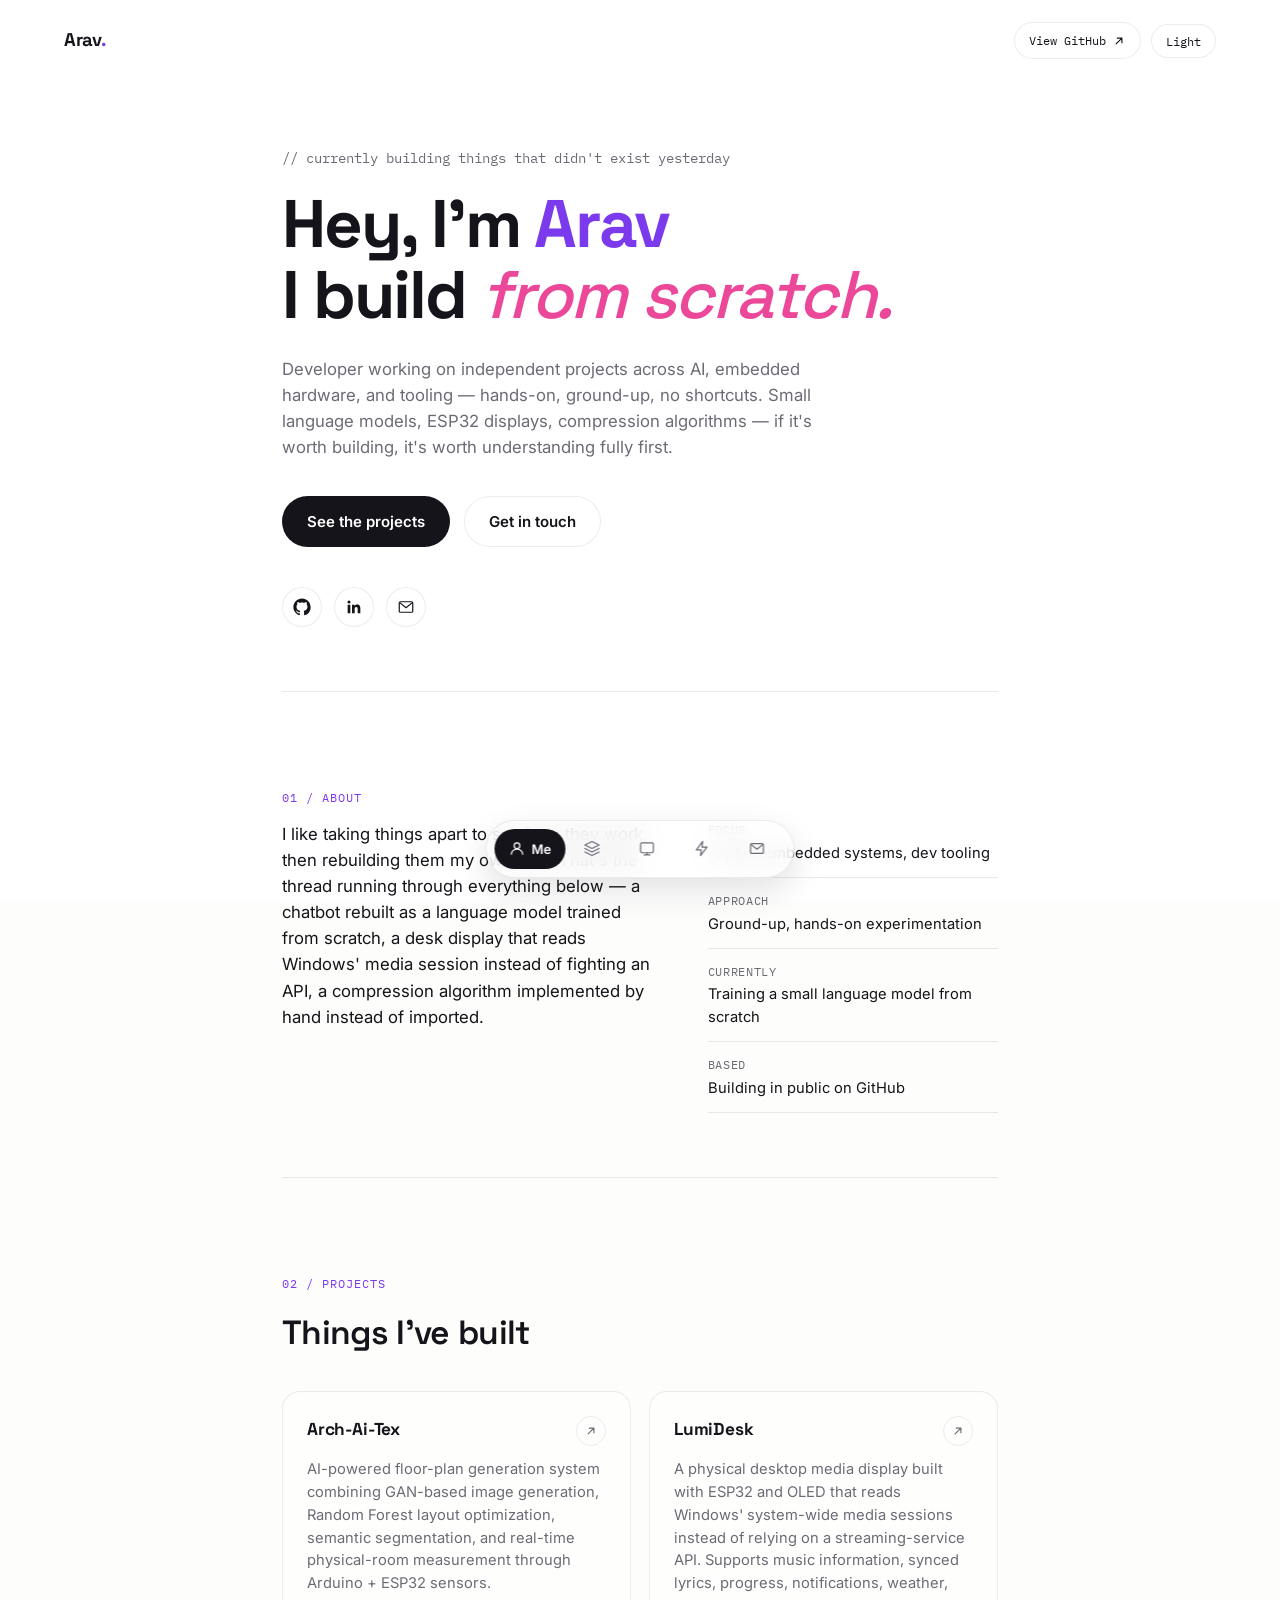
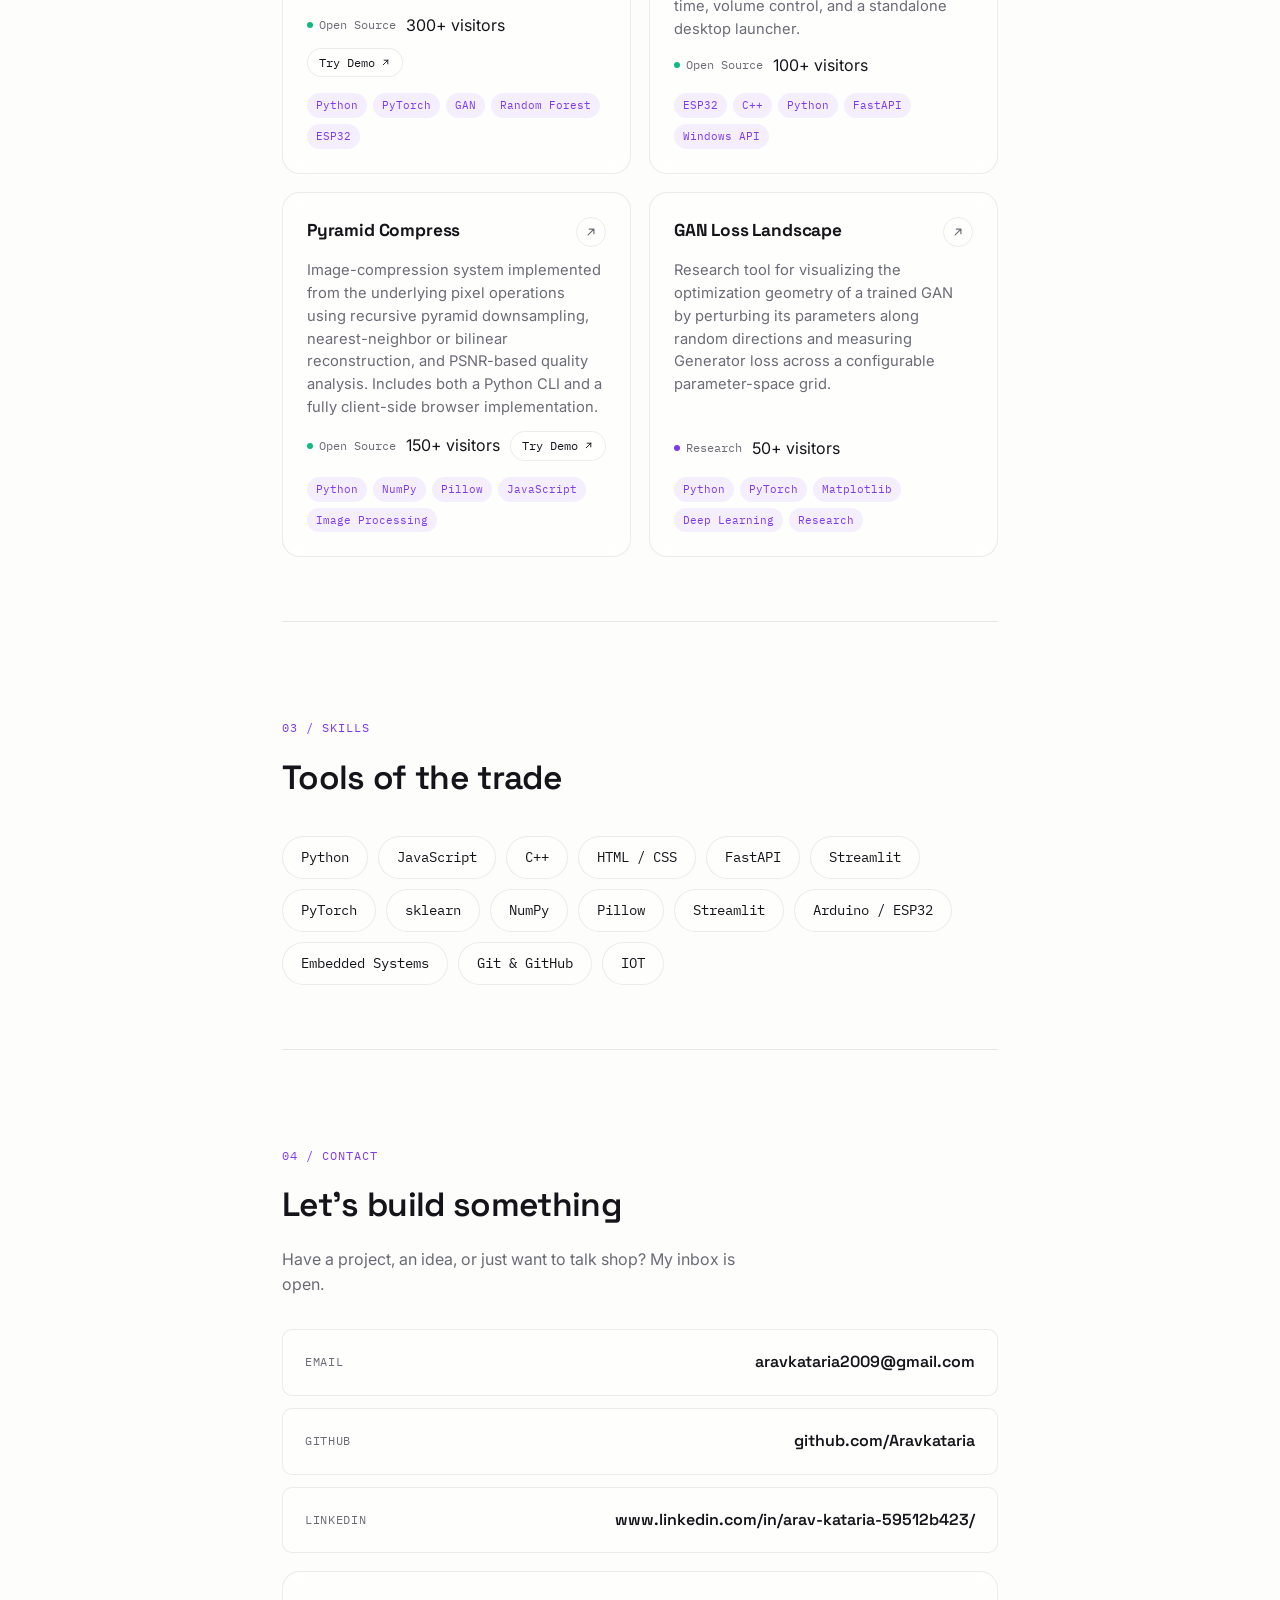
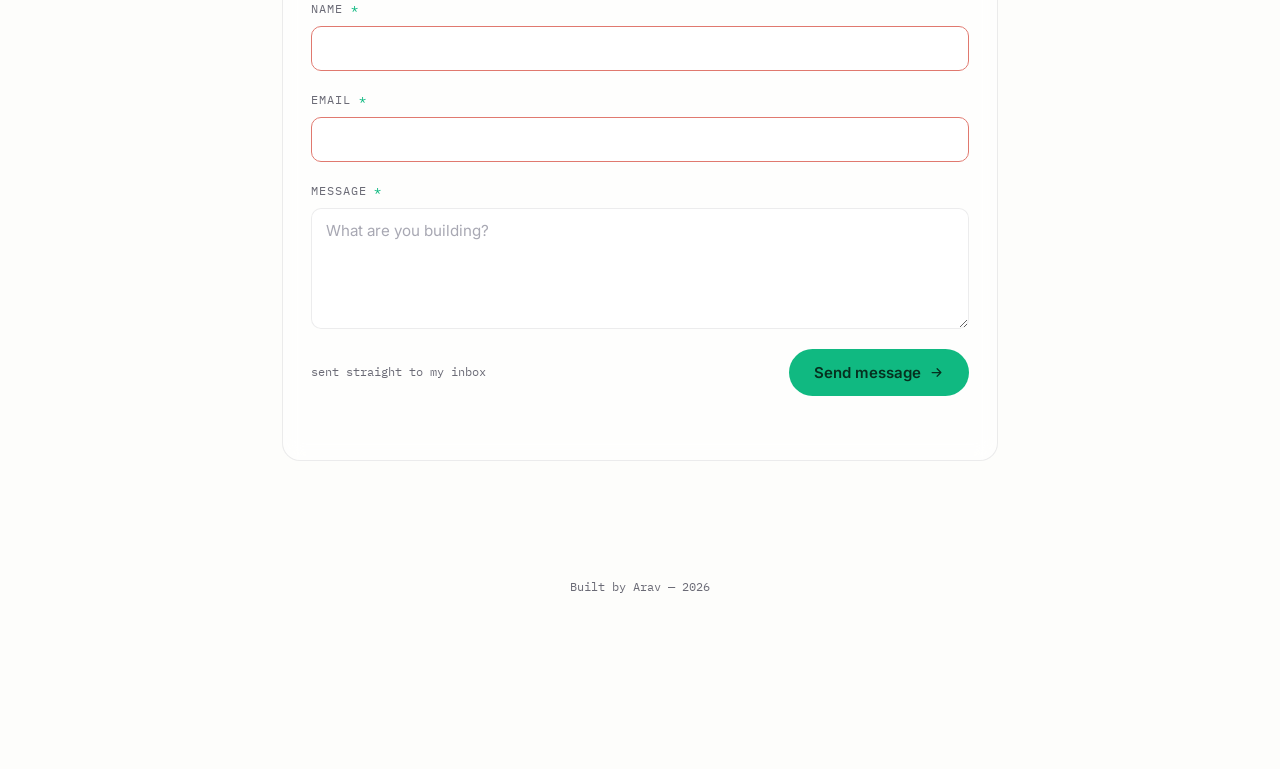
==== commit b85868ef: "Update script tag to include version query parameter" ====
--- a/index.html
+++ b/index.html
@@ -254,6 +254,6 @@
     </a>
   </nav>
 
-<script src="script.js"></script>
+<script src="script.js?v=2"></script>
 </body>
 </html>
--- a/style.css
+++ b/style.css
@@ -92,6 +92,14 @@
 * { box-sizing: border-box; }
 html { scroll-behavior: smooth; }
 
+/* Applied to <html> while the project-detail overlay is open, to stop
+   the page behind it from scrolling; removed on close (see
+   setupProjectDetail in script.js). */
+html.pd-scroll-lock,
+html.pd-scroll-lock body {
+  overflow: hidden;
+}
+
 body {
   margin: 0;
   background: var(--bg);
@@ -129,12 +137,16 @@
 /* The WebGL fluid sim already computes its own final color against
    white in the shader, so it skips the blur/multiply stack the 2D
    fallback needs — that stack would just smear away the fine swirl
-   detail that's the reason to use it. */
+   detail that's the reason to use it. A light saturate/contrast boost
+   here just makes the ink blooms a bit easier to notice against the
+   near-white page — dark mode's own filter override below replaces
+   this value entirely, so it's unaffected. */
 .paint-canvas--gl {
-  filter: none;
+  filter: saturate(1.4) contrast(1.08);
   mix-blend-mode: normal;
   opacity: 1;
-  transition: filter 0.8s cubic-bezier(0.4, 0, 0.2, 1);
+  will-change: filter;
+  transition: filter 0.45s cubic-bezier(0.4, 0, 0.2, 1);
 }
 
 /* The fluid sim's shader math composites its dye as "ink absorbed from
@@ -418,6 +430,11 @@
   box-shadow: 0 18px 40px rgba(var(--shadow-rgb), 0.1);
   border-color: var(--violet);
 }
+.project-card:focus-visible {
+  outline: 2px solid var(--violet);
+  outline-offset: 3px;
+}
+.project-card:active { transform: translateY(-1px); }
 
 .project-card-top {
   display: flex;
@@ -470,6 +487,59 @@
   border-radius: 999px;
   background: rgba(124, 58, 237, 0.08);
   color: var(--violet);
+}
+
+/* Status badge + Try Demo — shown on the card itself, before the
+   detail window is ever opened. Reused verbatim inside the detail
+   header so the badge language stays consistent in both places. */
+.project-card-meta {
+  display: flex;
+  align-items: center;
+  flex-wrap: wrap;
+  gap: 10px;
+}
+
+.project-status {
+  display: inline-flex;
+  align-items: center;
+  gap: 6px;
+  font-family: var(--font-mono);
+  font-size: 0.72rem;
+  color: var(--muted);
+}
+.project-status-dot {
+  width: 6px;
+  height: 6px;
+  border-radius: 50%;
+  background: var(--muted);
+  flex-shrink: 0;
+}
+.project-status[data-status="open-source"] .project-status-dot { background: var(--green); }
+.project-status[data-status="in-development"] .project-status-dot { background: var(--pink); }
+.project-status[data-status="research"] .project-status-dot { background: var(--violet); }
+
+.project-demo-btn {
+  display: inline-flex;
+  align-items: center;
+  gap: 5px;
+  font-family: var(--font-mono);
+  font-size: 0.72rem;
+  padding: 5px 11px;
+  border-radius: 999px;
+  border: 1px solid var(--card-border);
+  background: var(--surface);
+  color: var(--ink);
+  transition: transform 0.25s ease, border-color 0.25s ease, color 0.25s ease, background 0.25s ease;
+}
+.project-demo-btn:hover {
+  transform: translateY(-1px);
+  border-color: var(--violet);
+  color: var(--violet);
+  background: var(--surface-solid);
+}
+.project-demo-btn:focus-visible {
+  outline: 2px solid var(--violet);
+  outline-offset: 2px;
 }
 
 /* =========================================================
@@ -705,6 +775,269 @@
   background: var(--ink);
   color: var(--ink-invert);
 }
+
+/* =========================================================
+   PROJECT DETAIL OVERLAY
+   Custom case-study panel opened from a project card. Uses the same
+   surfaces/blur/radius/font language as the rest of the site (see
+   .message-form, .project-card) rather than a generic modal look.
+   The WebGL fluid background keeps running underneath — this only
+   layers translucent surfaces + blur on top of it.
+========================================================= */
+.pd-overlay {
+  position: fixed;
+  inset: 0;
+  z-index: 200;
+  display: grid;
+  place-items: center;
+  padding: clamp(16px, 4vw, 48px);
+  pointer-events: none;
+  opacity: 0;
+  transition: opacity 0.32s cubic-bezier(0.4, 0, 0.2, 1);
+}
+.pd-overlay.is-open {
+  pointer-events: auto;
+  opacity: 1;
+}
+
+.pd-backdrop {
+  position: absolute;
+  inset: 0;
+  background: rgba(var(--shadow-rgb), 0.32);
+  backdrop-filter: blur(12px);
+  -webkit-backdrop-filter: blur(12px);
+}
+html[data-theme="dark"] .pd-backdrop {
+  background: rgba(0, 0, 0, 0.55);
+}
+
+/* Panel surface — same glass-card recipe used everywhere else on
+   the site (project cards, skill pills): var(--card) + blur(10px).
+   Matching it exactly (not a stronger/different blur) is what makes
+   the window read as the same material as the rest of the page. */
+.pd-panel {
+  position: relative;
+  width: min(94vw, 760px);
+  max-height: min(86vh, 880px);
+  border-radius: var(--radius);
+  border: 1px solid var(--card-border);
+  background: var(--card);
+  backdrop-filter: blur(4px);
+  -webkit-backdrop-filter: blur(4px);
+  box-shadow: 0 40px 90px rgba(var(--shadow-rgb), 0.28);
+  overflow: hidden;
+  opacity: 0;
+  transition: transform 0.45s cubic-bezier(0.16, 1, 0.3, 1), opacity 0.32s ease;
+}
+.pd-overlay.is-open .pd-panel {
+  opacity: 1;
+}
+/* Light mode's --card tint (0.6 opacity white) was the main thing
+   washing out the fluid behind the panel — dial it back further here,
+   specifically for light mode. Dark mode keeps the blur it already
+   had (its --card tint is only 0.05 opacity, so it wasn't the issue). */
+html:not([data-theme="dark"]) .pd-panel {
+  background: rgba(255, 255, 255, 0.4);
+}
+html[data-theme="dark"] .pd-panel {
+  backdrop-filter: blur(6px);
+  -webkit-backdrop-filter: blur(6px);
+}
+
+/* Applied only while the open/close FLIP morph is actively animating
+   the panel's transform (see script.js). backdrop-filter and a large
+   box-shadow both have to be recomputed every frame on an element
+   whose size is changing via scale() — that's the main cost behind a
+   scale animation feeling laggy, especially layered over the WebGL
+   fluid background. Dropping them just for the ~0.4s of motion and
+   restoring them at rest keeps the same resting look at a fraction
+   of the per-frame cost. */
+.pd-panel--morphing {
+  backdrop-filter: none !important;
+  -webkit-backdrop-filter: none !important;
+  box-shadow: none !important;
+  will-change: transform, opacity;
+}
+
+.pd-close {
+  position: absolute;
+  top: 18px;
+  right: 18px;
+  z-index: 2;
+  display: inline-flex;
+  align-items: center;
+  justify-content: center;
+  width: 36px;
+  height: 36px;
+  border-radius: 50%;
+  border: 1px solid var(--card-border);
+  background: var(--surface-strong);
+  backdrop-filter: blur(10px);
+  color: var(--muted);
+  cursor: pointer;
+  transition: transform 0.25s ease, background 0.25s ease, color 0.25s ease, border-color 0.25s ease;
+}
+.pd-close:hover {
+  transform: rotate(90deg);
+  border-color: var(--violet);
+  color: var(--violet);
+}
+.pd-close:focus-visible {
+  outline: 2px solid var(--violet);
+  outline-offset: 2px;
+}
+
+.pd-scroll {
+  max-height: min(86vh, 880px);
+  overflow-y: auto;
+  overscroll-behavior: contain;
+  padding: 52px clamp(24px, 5vw, 56px) 48px;
+  -webkit-overflow-scrolling: touch;
+  border-radius: inherit;
+  scrollbar-width: thin;
+  scrollbar-color: var(--card-border) transparent;
+}
+.pd-scroll::-webkit-scrollbar {
+  width: 8px;
+}
+.pd-scroll::-webkit-scrollbar-track {
+  background: transparent;
+}
+.pd-scroll::-webkit-scrollbar-thumb {
+  background: var(--card-border);
+  border-radius: 999px;
+}
+.pd-scroll::-webkit-scrollbar-thumb:hover {
+  background: var(--muted);
+}
+
+.pd-header { margin-bottom: 8px; }
+.pd-title {
+  font-family: var(--font-display);
+  font-weight: 700;
+  font-size: clamp(1.7rem, 3.6vw, 2.3rem);
+  letter-spacing: -0.02em;
+  margin: 0 0 12px;
+  padding-right: 44px;
+}
+.pd-desc {
+  color: var(--ink);
+  font-size: 1rem;
+  max-width: 600px;
+  margin: 0 0 18px;
+}
+.pd-meta {
+  display: flex;
+  align-items: center;
+  flex-wrap: wrap;
+  gap: 14px;
+  padding-bottom: 28px;
+  border-bottom: 1px solid var(--line);
+}
+.pd-tech {
+  display: flex;
+  flex-wrap: wrap;
+  gap: 6px;
+}
+.pd-tech span {
+  font-family: var(--font-mono);
+  font-size: 0.7rem;
+  padding: 4px 10px;
+  border-radius: 999px;
+  background: rgba(124, 58, 237, 0.08);
+  color: var(--violet);
+}
+
+.pd-section {
+  padding: 30px 0;
+  border-bottom: 1px solid var(--line);
+  will-change: transform, opacity;
+}
+.pd-section:last-of-type { border-bottom: none; }
+
+.pd-eyebrow {
+  font-family: var(--font-mono);
+  font-size: 0.76rem;
+  color: var(--violet);
+  text-transform: uppercase;
+  letter-spacing: 0.08em;
+  margin: 0 0 12px;
+}
+.pd-body {
+  font-size: 0.98rem;
+  color: var(--ink);
+  max-width: 620px;
+  margin: 0;
+}
+.pd-body p + p { margin-top: 10px; }
+
+.pd-list {
+  list-style: none;
+  margin: 0;
+  padding: 0;
+  display: flex;
+  flex-direction: column;
+  gap: 10px;
+  max-width: 620px;
+}
+.pd-list li {
+  position: relative;
+  padding-left: 20px;
+  font-size: 0.95rem;
+}
+.pd-list li::before {
+  content: "";
+  position: absolute;
+  left: 0;
+  top: 0.55em;
+  width: 6px;
+  height: 6px;
+  border-radius: 50%;
+  background: var(--violet);
+}
+
+.pd-flow {
+  display: flex;
+  flex-direction: column;
+  align-items: center;
+  max-width: 420px;
+  margin: 0 auto;
+}
+.pd-flow-step {
+  width: 100%;
+  text-align: center;
+  padding: 12px 16px;
+  border-radius: var(--radius-sm);
+  border: 1px solid var(--card-border);
+  background: var(--card);
+  font-family: var(--font-mono);
+  font-size: 0.82rem;
+}
+.pd-flow-arrow {
+  color: var(--muted);
+  font-size: 0.85rem;
+  line-height: 1;
+  padding: 6px 0;
+}
+
+.pd-actions {
+  display: flex;
+  flex-wrap: wrap;
+  gap: 12px;
+  padding-top: 32px;
+}
+.pd-actions .btn {
+  display: inline-flex;
+  align-items: center;
+  gap: 7px;
+}
+
+/* Scroll-linked motion (see setupProjectDetailScrollMotion in
+   script.js): opacity/translate are recalculated every frame from
+   the live scroll position, so they're set with plain inline styles
+   and deliberately have NO transition here — a transition on top of
+   an already-continuous per-frame value fights it and reads as lag
+   rather than smooth motion. */
 
 /* =========================================================
    RESPONSIVE
@@ -717,6 +1050,18 @@
   .topbar-cta span { display: none; }
   .hero { padding-top: 120px; }
   .footer { padding-bottom: 120px; }
+
+  .pd-overlay { padding: 0; }
+  .pd-panel {
+    width: 100vw;
+    max-height: 100vh;
+    height: 100vh;
+    border-radius: 0;
+    border-left: none;
+    border-right: none;
+  }
+  .pd-scroll { max-height: 100vh; padding: 44px 20px 40px; }
+  .pd-title { padding-right: 40px; }
 }
 
 /* =========================================================
@@ -732,4 +1077,7 @@
   html { scroll-behavior: auto; }
   .blob { transition: none !important; }
   * { animation-duration: 0.001ms !important; animation-iteration-count: 1 !important; transition-duration: 0.001ms !important; }
-}
+
+  .pd-panel { transform: none !important; }
+  .pd-section { opacity: 1 !important; transform: none !important; }
+}
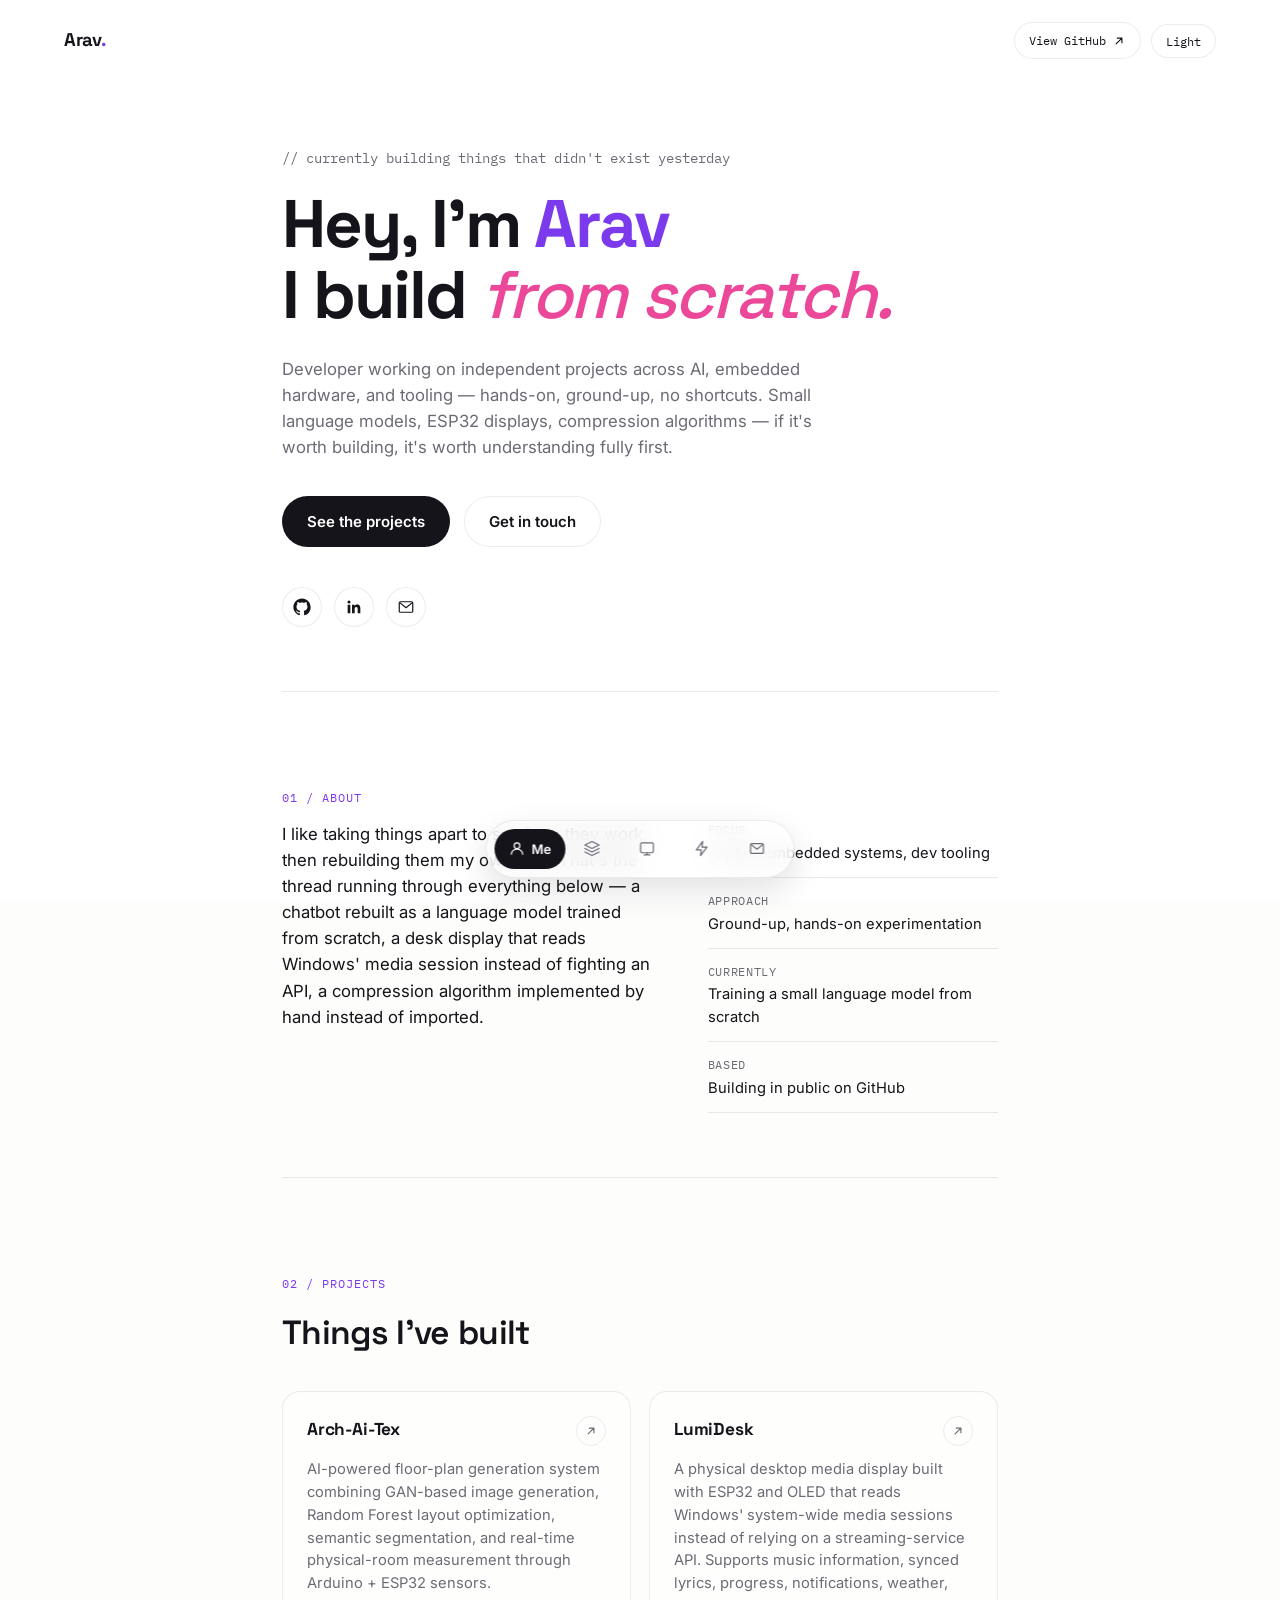
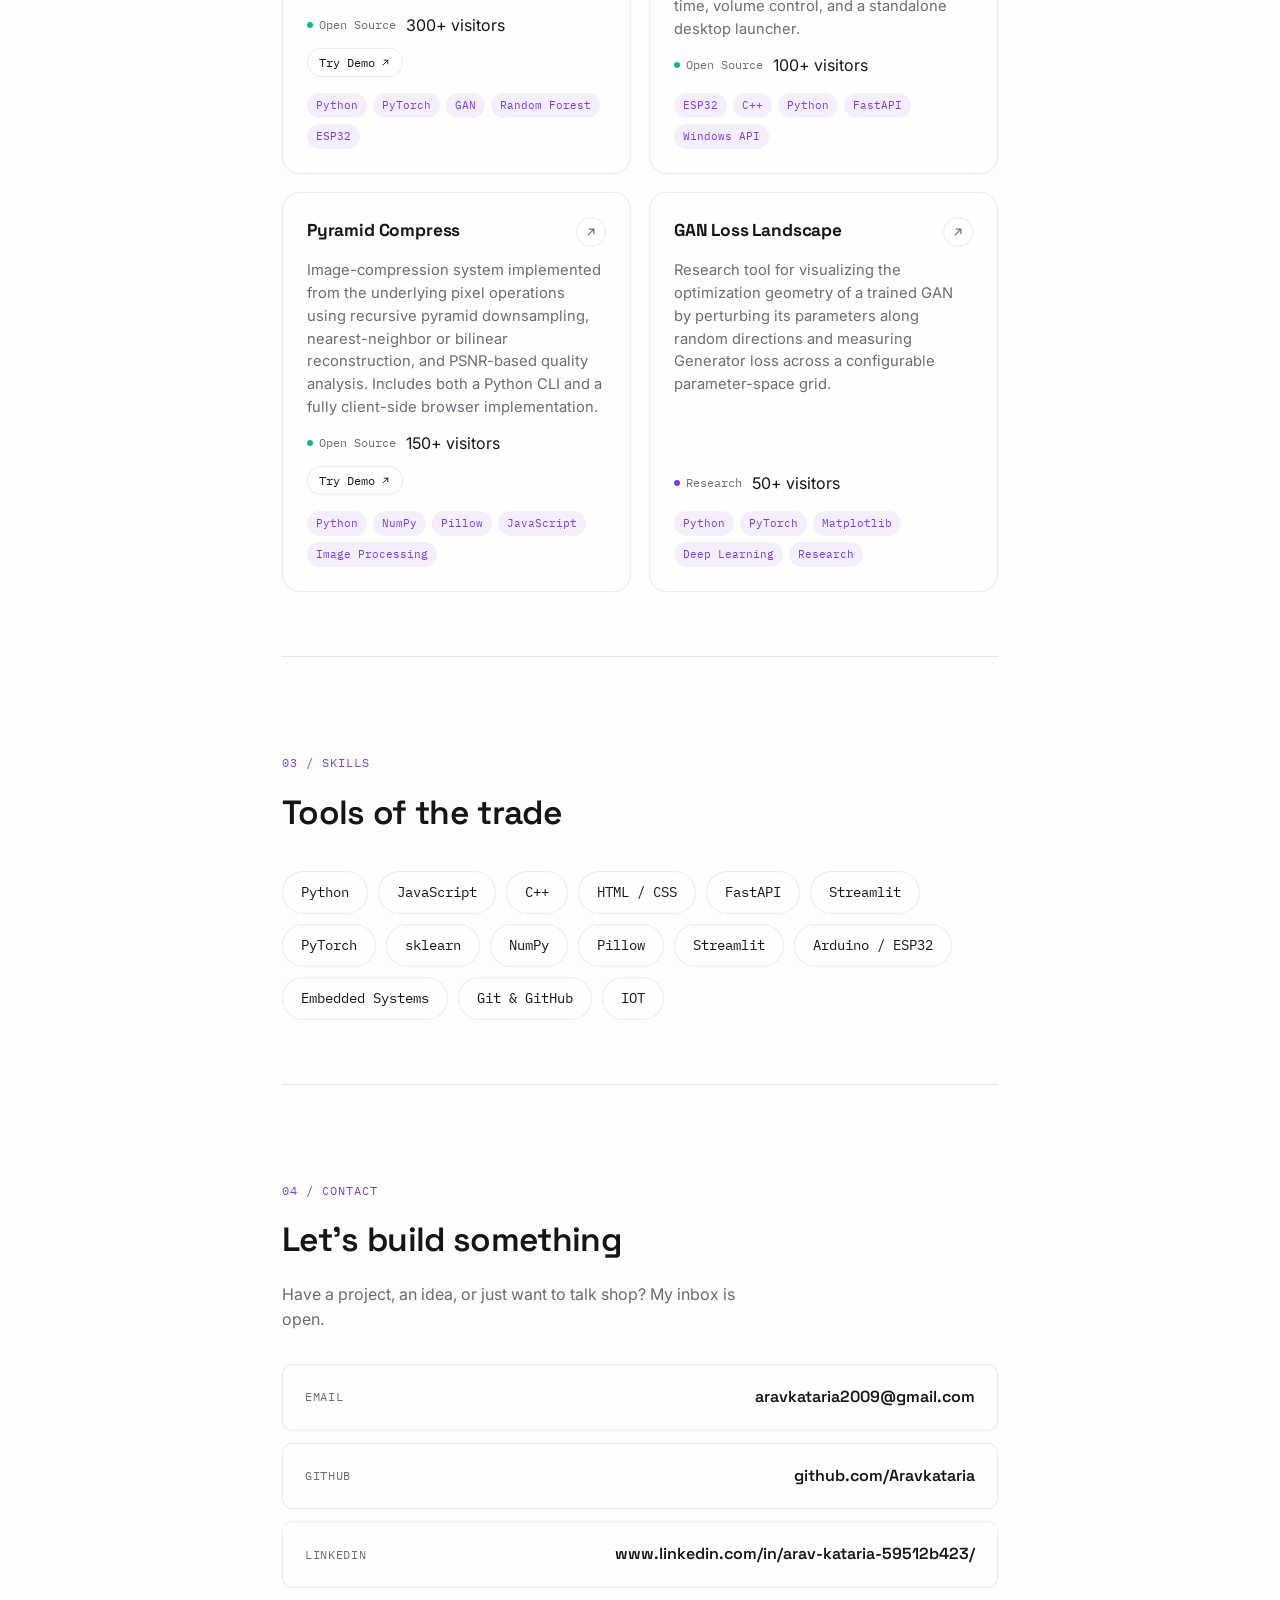
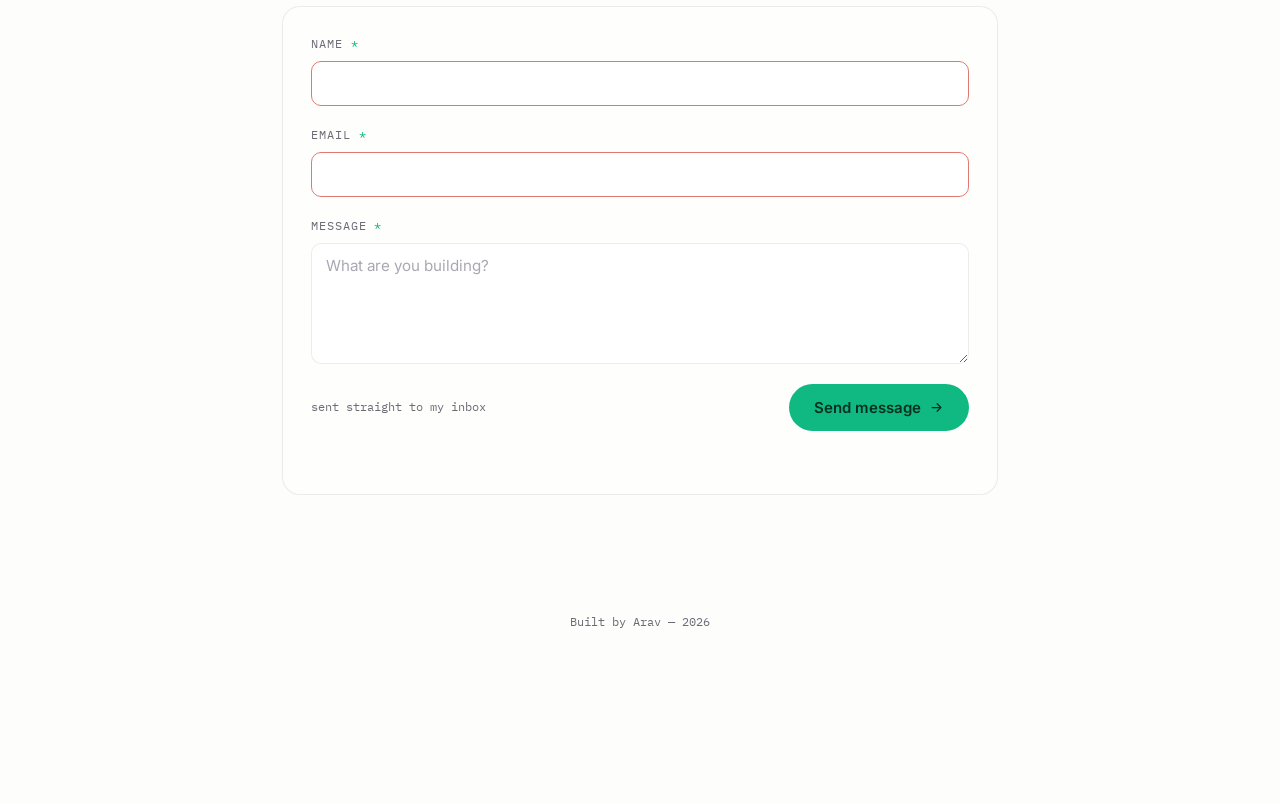
==== commit 6b635339: "Add Google site verification meta tag Added Google site verification meta tag for SEO." ====
--- a/index.html
+++ b/index.html
@@ -2,6 +2,7 @@
 <html lang="en">
 <head>
 <meta charset="UTF-8" />
+     <meta name="google-site-verification" content="googlea80ff91a95b1be60.html">
 <meta name="viewport" content="width=device-width, initial-scale=1.0" />
 <title>Arav — Developer</title>
 <meta name="description" content="Arav — developer building AI, embedded, and tooling projects from scratch." />
--- a/style.css
+++ b/style.css
@@ -73,13 +73,21 @@
   --error-text: #ff8a7a;
 }
 
-/* Smooth crossfade when the theme flips. A universal, low-specificity
-   rule catches every element (headings, body copy, labels, icons via
-   currentColor, etc.) without fighting the more specific hover
-   transitions already declared on buttons/cards/pills further down —
-   those keep their own faster timing since a class selector always
-   wins over `*`. prefers-reduced-motion below still forces this to
-   near-instant for anyone who wants that. */
+/* Smooth crossfade when the theme flips.
+   Many components (buttons, cards, pills, dock icons) declare their
+   own faster `transition:` list for hover effects, and that list
+   often includes the same background-color/color/border-color
+   properties as the crossfade below — so it silently replaced the
+   slow crossfade with the fast hover speed, making theme switches
+   look instant on anything with a hover state.
+   Fix: keep hover transitions exactly as they are, and only during
+   the ~0.8s window right after a theme toggle, add
+   `theme-transitioning` to <html> (see setupThemeToggle in
+   script.js). While that class is present, every element is forced
+   onto the slow crossfade regardless of its own transition list;
+   the class is removed right after, so hover speed elsewhere is
+   completely unaffected. prefers-reduced-motion below still forces
+   this to near-instant for anyone who wants that. */
 *, *::before, *::after {
   transition: background-color 0.8s cubic-bezier(0.4, 0, 0.2, 1),
     border-color 0.8s cubic-bezier(0.4, 0, 0.2, 1),
@@ -87,6 +95,18 @@
     box-shadow 0.8s cubic-bezier(0.4, 0, 0.2, 1),
     fill 0.8s cubic-bezier(0.4, 0, 0.2, 1),
     stroke 0.8s cubic-bezier(0.4, 0, 0.2, 1);
+}
+
+html.theme-transitioning,
+html.theme-transitioning *,
+html.theme-transitioning *::before,
+html.theme-transitioning *::after {
+  transition: background-color 0.8s cubic-bezier(0.4, 0, 0.2, 1),
+    border-color 0.8s cubic-bezier(0.4, 0, 0.2, 1),
+    color 0.8s cubic-bezier(0.4, 0, 0.2, 1),
+    box-shadow 0.8s cubic-bezier(0.4, 0, 0.2, 1),
+    fill 0.8s cubic-bezier(0.4, 0, 0.2, 1),
+    stroke 0.8s cubic-bezier(0.4, 0, 0.2, 1) !important;
 }
 
 * { box-sizing: border-box; }
@@ -494,6 +514,13 @@
    header so the badge language stays consistent in both places. */
 .project-card-meta {
   display: flex;
+  flex-direction: column;
+  align-items: flex-start;
+  gap: 10px;
+}
+
+.project-card-meta-info {
+  display: flex;
   align-items: center;
   flex-wrap: wrap;
   gap: 10px;
@@ -519,6 +546,7 @@
 .project-status[data-status="research"] .project-status-dot { background: var(--violet); }
 
 .project-demo-btn {
+  flex-shrink: 0;
   display: inline-flex;
   align-items: center;
   gap: 5px;
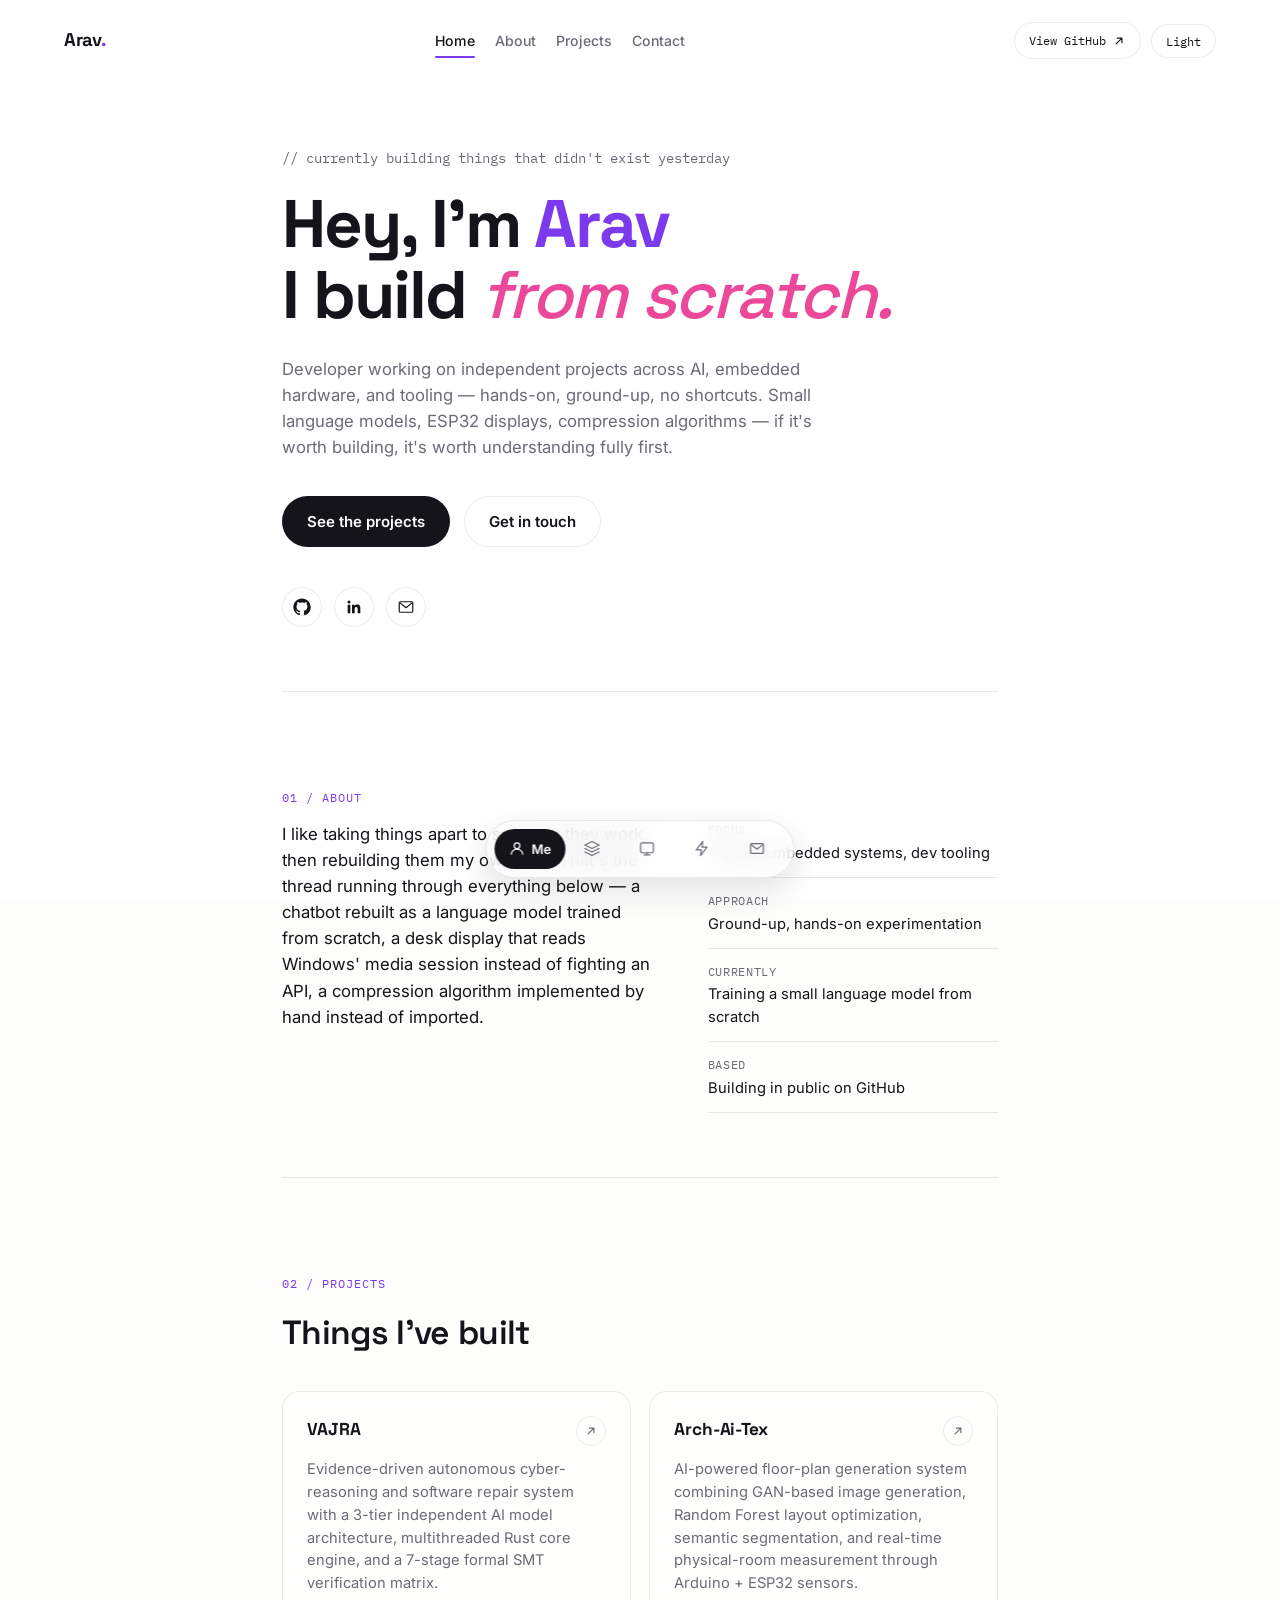
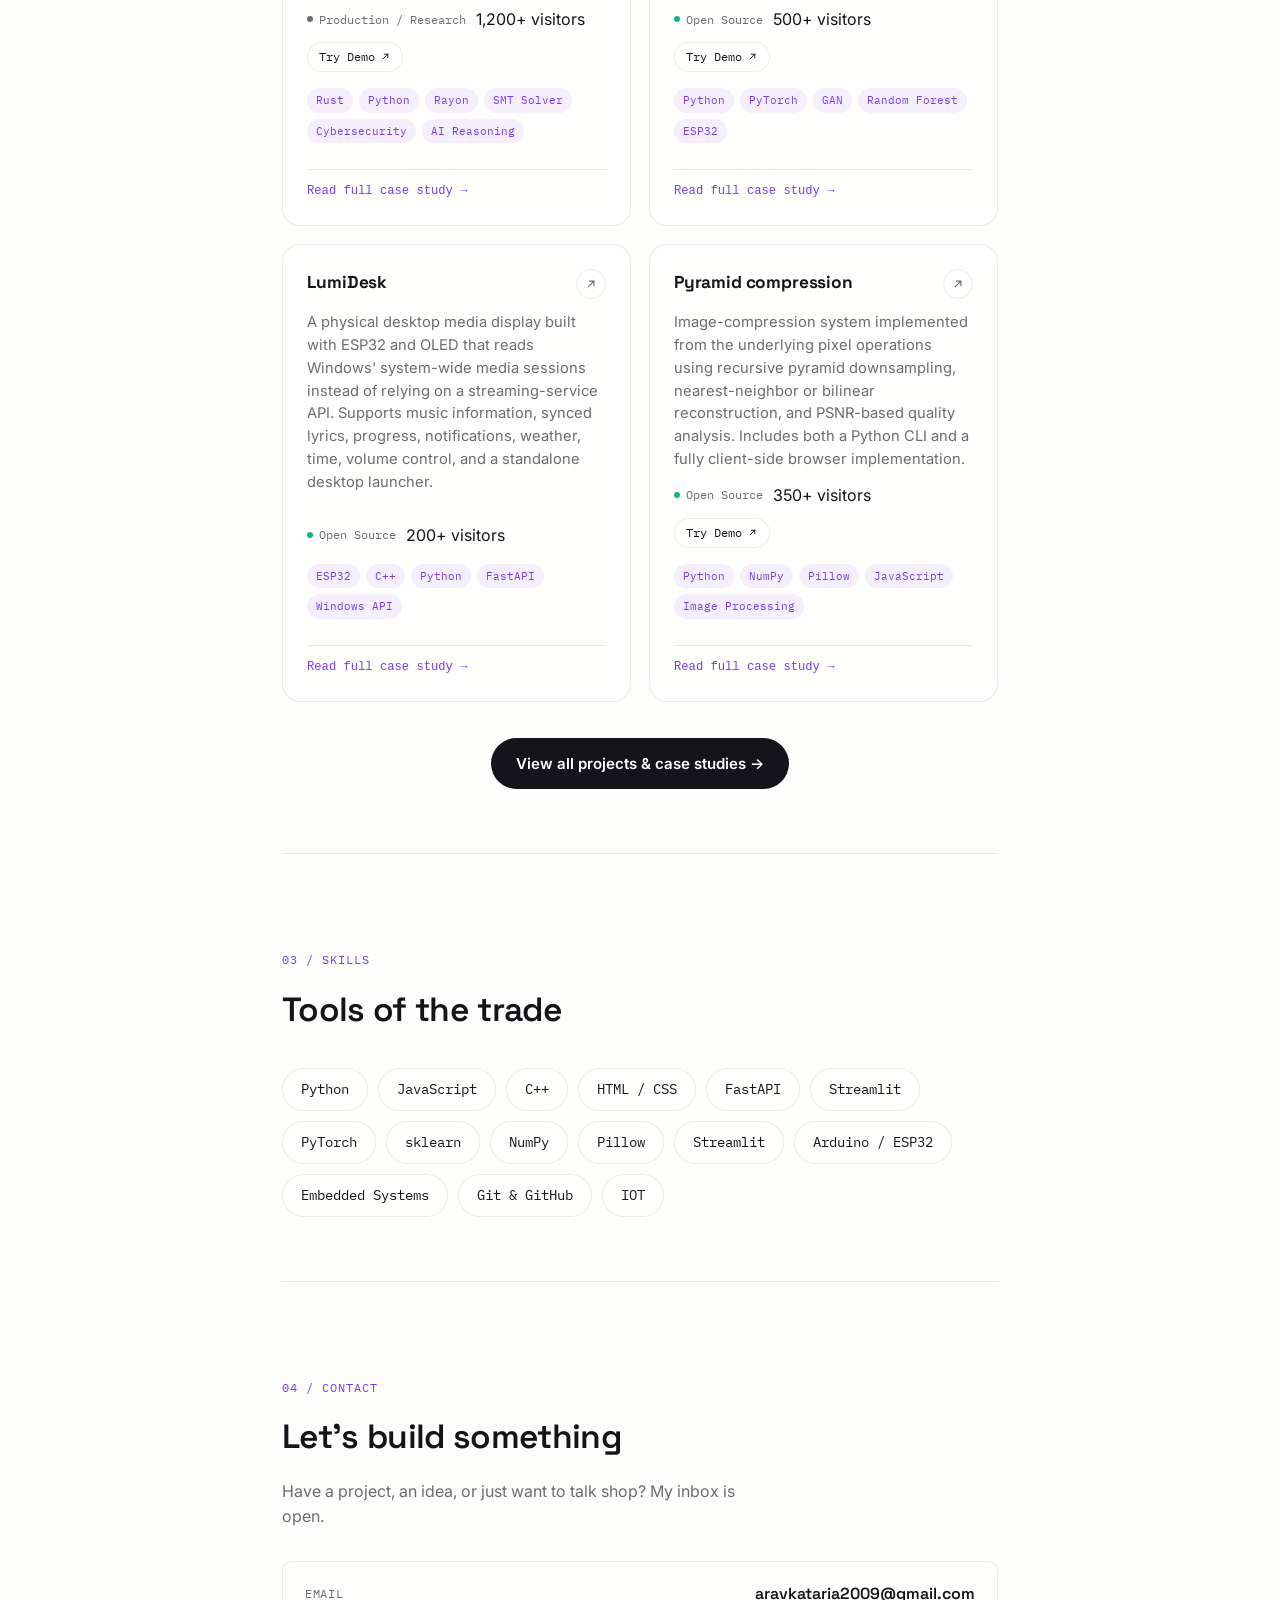
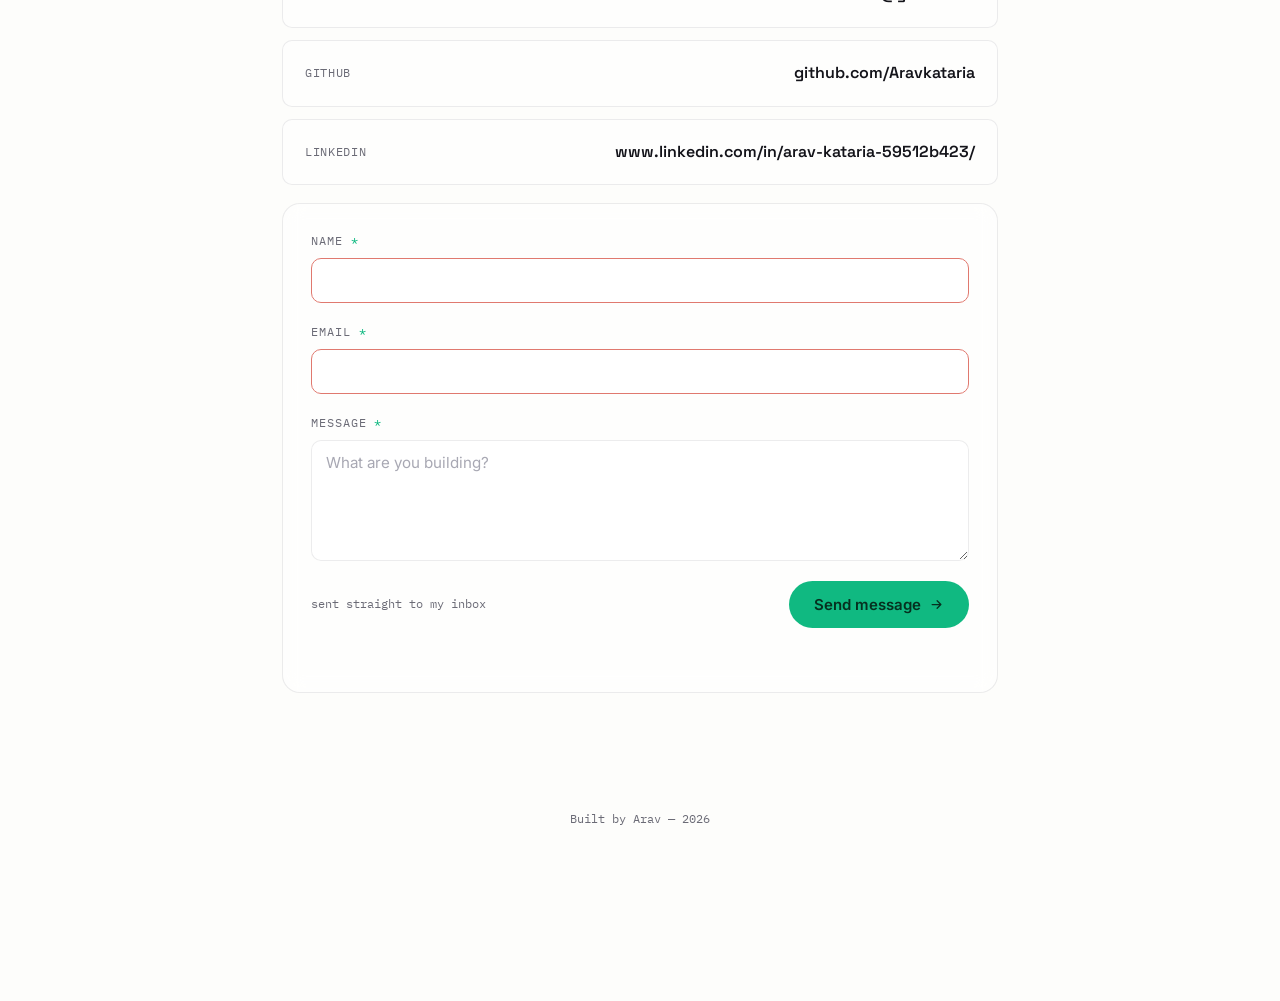
==== commit 7f5f55a5: "Convert portfolio to multi-page architecture with dedicated case studies, VAJRA flagship, and real p" ====
--- a/index.html
+++ b/index.html
@@ -2,7 +2,7 @@
 <html lang="en">
 <head>
 <meta charset="UTF-8" />
-     <meta name="google-site-verification" content="googlea80ff91a95b1be60.html">
+     <meta name="google-site-verification" content="97bFGgKqSxHco8YzVAOB22h8SnmJjcvBeSR3D8QRqBI" />
 <meta name="viewport" content="width=device-width, initial-scale=1.0" />
 <title>Arav — Developer</title>
 <meta name="description" content="Arav — developer building AI, embedded, and tooling projects from scratch." />
@@ -39,9 +39,15 @@
   <!-- ============ TOP BAR ============ -->
   <header class="topbar">
     <a href="#top" class="brand">Arav<span class="brand-dot">.</span></a>
+    <ul class="topbar-nav">
+      <li><a href="#top" class="is-active">Home</a></li>
+      <li><a href="#about">About</a></li>
+      <li><a href="projects/index.html">Projects</a></li>
+      <li><a href="#contact">Contact</a></li>
+    </ul>
     <div class="topbar-actions">
       <a class="topbar-cta" id="ctaGithub" href="https://github.com/Aravkataria" target="_blank" rel="noopener">
-        View GitHub
+        <span>View GitHub</span>
         <svg width="14" height="14" viewBox="0 0 24 24" fill="none"><path d="M7 17L17 7M17 7H9M17 7V15" stroke="currentColor" stroke-width="2" stroke-linecap="round" stroke-linejoin="round"/></svg>
       </a>
       <button type="button" class="theme-toggle" id="themeToggle" aria-label="Toggle dark mode" aria-pressed="false">
@@ -111,6 +117,11 @@
 
       <div class="project-grid" id="projectGrid">
         <!-- Cards are injected by script.js from the PROJECTS config -->
+      </div>
+      <div class="section-cta-row">
+        <a href="projects/index.html" class="btn btn--primary">
+          View all projects &amp; case studies &rarr;
+        </a>
       </div>
     </section>
 
--- a/style.css
+++ b/style.css
@@ -1109,3 +1109,270 @@
   .pd-panel { transform: none !important; }
   .pd-section { opacity: 1 !important; transform: none !important; }
 }
+
+/* =========================================================
+   MULTI-PAGE NAVIGATION & CASE STUDY EXTENSIONS
+========================================================= */
+.topbar-nav {
+  display: flex;
+  align-items: center;
+  gap: 20px;
+  list-style: none;
+  margin: 0;
+  padding: 0;
+}
+.topbar-nav a {
+  font-family: var(--font-body);
+  font-size: 0.88rem;
+  font-weight: 500;
+  color: var(--muted);
+  transition: color 0.25s ease;
+  position: relative;
+  padding: 6px 0;
+  display: inline-block;
+}
+.topbar-nav a::after {
+  content: "";
+  position: absolute;
+  bottom: 0;
+  left: 50%;
+  width: 100%;
+  height: 2px;
+  background: var(--violet);
+  border-radius: 2px;
+  transform: translateX(-50%) scaleX(0);
+  transform-origin: center;
+  transition: transform 0.28s cubic-bezier(0.4, 0, 0.2, 1), background-color 0.2s ease;
+}
+.topbar-nav a:hover {
+  color: var(--ink);
+}
+.topbar-nav a:hover::after {
+  transform: translateX(-50%) scaleX(1);
+}
+.topbar-nav a.is-active {
+  color: var(--ink);
+}
+.topbar-nav a.is-active::after {
+  transform: translateX(-50%) scaleX(1);
+}
+
+/* Projects grid extension & actions */
+.section-cta-row {
+  margin-top: 36px;
+  display: flex;
+  justify-content: center;
+}
+.project-card-actions {
+  display: flex;
+  align-items: center;
+  justify-content: space-between;
+  gap: 8px;
+  margin-top: 14px;
+  padding-top: 12px;
+  border-top: 1px solid var(--line);
+}
+.project-cs-link {
+  font-family: var(--font-mono);
+  font-size: 0.76rem;
+  color: var(--violet);
+  display: inline-flex;
+  align-items: center;
+  gap: 4px;
+  font-weight: 500;
+  transition: transform 0.2s ease;
+}
+.project-card:hover .project-cs-link {
+  transform: translateX(3px);
+}
+
+/* Dedicated Case Study Page Styles */
+.case-study-hero {
+  padding-top: 140px;
+  padding-bottom: 40px;
+}
+.breadcrumb-nav {
+  margin-bottom: 24px;
+}
+.breadcrumb-link {
+  display: inline-flex;
+  align-items: center;
+  gap: 6px;
+  font-family: var(--font-mono);
+  font-size: 0.8rem;
+  color: var(--muted);
+  padding: 6px 12px;
+  background: var(--surface-strong);
+  border: 1px solid var(--card-border);
+  border-radius: 999px;
+  transition: all 0.2s ease;
+}
+.breadcrumb-link:hover {
+  color: var(--violet);
+  border-color: var(--violet);
+  transform: translateX(-2px);
+}
+
+.cs-header-meta {
+  display: flex;
+  align-items: center;
+  flex-wrap: wrap;
+  gap: 12px;
+  margin: 16px 0 24px;
+}
+
+.cs-preview-media {
+  margin: 32px 0 48px;
+  border-radius: var(--radius);
+  border: 1px solid var(--card-border);
+  background: var(--card);
+  backdrop-filter: blur(10px);
+  overflow: hidden;
+  box-shadow: 0 16px 36px rgba(var(--shadow-rgb), 0.08);
+  position: relative;
+}
+.cs-preview-media img {
+  width: 100%;
+  max-height: 440px;
+  object-fit: cover;
+  display: block;
+}
+.cs-preview-media-placeholder {
+  min-height: 260px;
+  display: flex;
+  flex-direction: column;
+  align-items: center;
+  justify-content: center;
+  padding: 40px 20px;
+  text-align: center;
+  background: repeating-linear-gradient(
+    45deg,
+    rgba(124, 58, 237, 0.03),
+    rgba(124, 58, 237, 0.03) 12px,
+    transparent 12px,
+    transparent 24px
+  );
+}
+.cs-preview-media-placeholder svg {
+  color: var(--violet);
+  opacity: 0.6;
+  margin-bottom: 12px;
+}
+.cs-preview-media-placeholder p {
+  margin: 0;
+  font-family: var(--font-mono);
+  font-size: 0.85rem;
+  color: var(--muted);
+}
+.cs-preview-badge {
+  position: absolute;
+  top: 14px;
+  right: 14px;
+  font-family: var(--font-mono);
+  font-size: 0.7rem;
+  padding: 4px 10px;
+  border-radius: 999px;
+  background: var(--surface-dock);
+  border: 1px solid var(--card-border);
+  backdrop-filter: blur(8px);
+  color: var(--ink);
+}
+
+.cs-section {
+  padding: 40px 0;
+  border-bottom: 1px solid var(--line);
+}
+.cs-section:last-of-type {
+  border-bottom: none;
+}
+.cs-section-title {
+  font-family: var(--font-mono);
+  font-size: 0.82rem;
+  color: var(--violet);
+  text-transform: uppercase;
+  letter-spacing: 0.08em;
+  margin: 0 0 16px;
+}
+.cs-prose {
+  font-size: 1.02rem;
+  line-height: 1.7;
+  color: var(--ink);
+  max-width: 680px;
+}
+.cs-prose p + p {
+  margin-top: 14px;
+}
+
+.cs-key-points {
+  list-style: none;
+  padding: 0;
+  margin: 0;
+  display: grid;
+  gap: 12px;
+  max-width: 680px;
+}
+.cs-key-points li {
+  position: relative;
+  padding-left: 24px;
+  font-size: 0.98rem;
+  line-height: 1.6;
+}
+.cs-key-points li::before {
+  content: "";
+  position: absolute;
+  left: 4px;
+  top: 0.6em;
+  width: 7px;
+  height: 7px;
+  border-radius: 50%;
+  background: var(--violet);
+}
+
+.cs-footer-nav {
+  padding: 60px 0 140px;
+  display: flex;
+  justify-content: space-between;
+  align-items: center;
+  gap: 16px;
+  flex-wrap: wrap;
+  border-top: 1px solid var(--line);
+  margin-top: 40px;
+}
+
+@media (max-width: 720px) {
+  .topbar-nav { display: none; }
+  .cs-preview-media img { max-height: 280px; }
+  .cs-preview-media-placeholder { min-height: 180px; }
+  .case-study-hero { padding-top: 110px; }
+}
+
+/* Center odd cards without expanding their width beyond normal cards */
+.project-grid {
+  justify-content: center;
+}
+.project-grid > .project-card:last-child:nth-child(odd) {
+  grid-column: 1 / -1;
+  justify-self: center;
+  width: 100%;
+  max-width: calc(50% - 9px);
+}
+
+/* Compact Case Study Action Buttons */
+.cs-hero-actions {
+  display: flex;
+  gap: 10px;
+  flex-wrap: wrap;
+  margin-top: 20px;
+  margin-bottom: 24px;
+}
+.btn--sm {
+  font-size: 0.82rem;
+  padding: 8px 16px;
+  gap: 6px;
+}
+@media (max-width: 720px) {
+  .project-grid > .project-card:last-child:nth-child(odd) {
+    max-width: 100%;
+    grid-column: auto;
+  }
+}
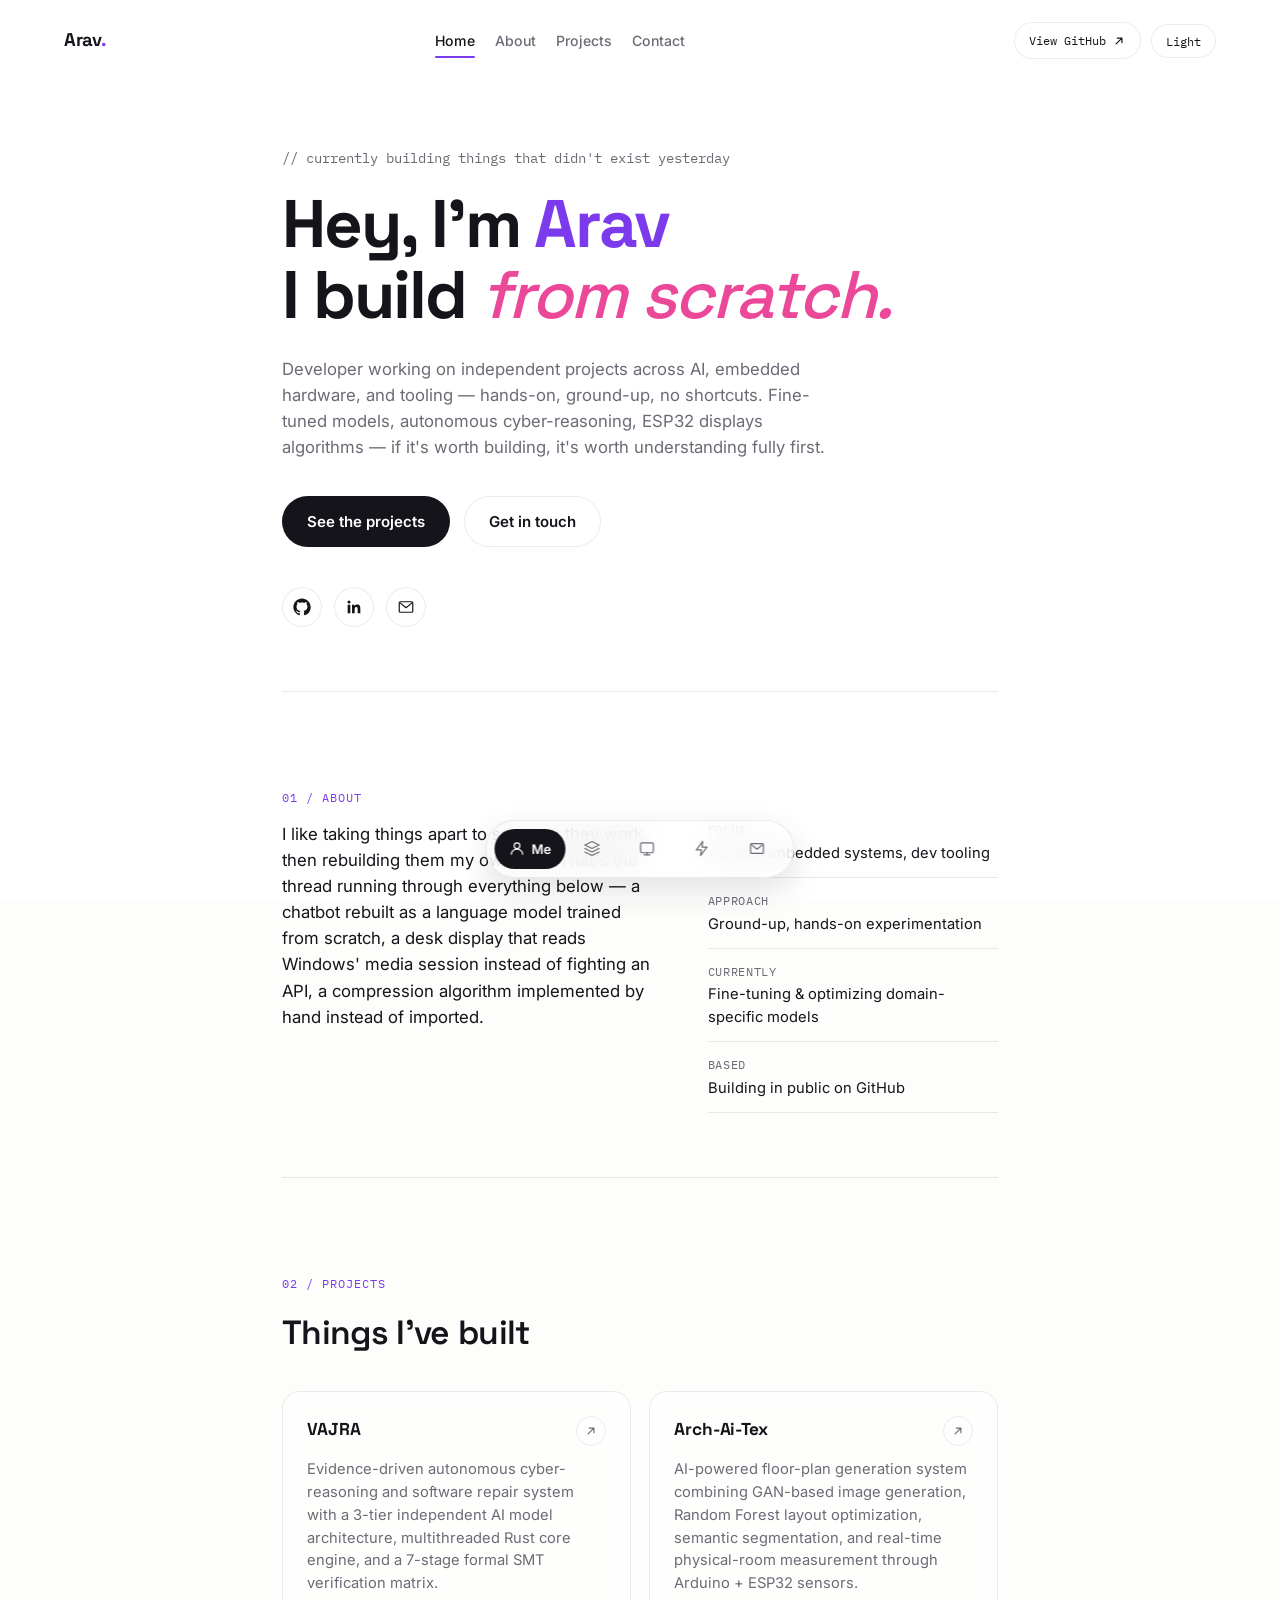
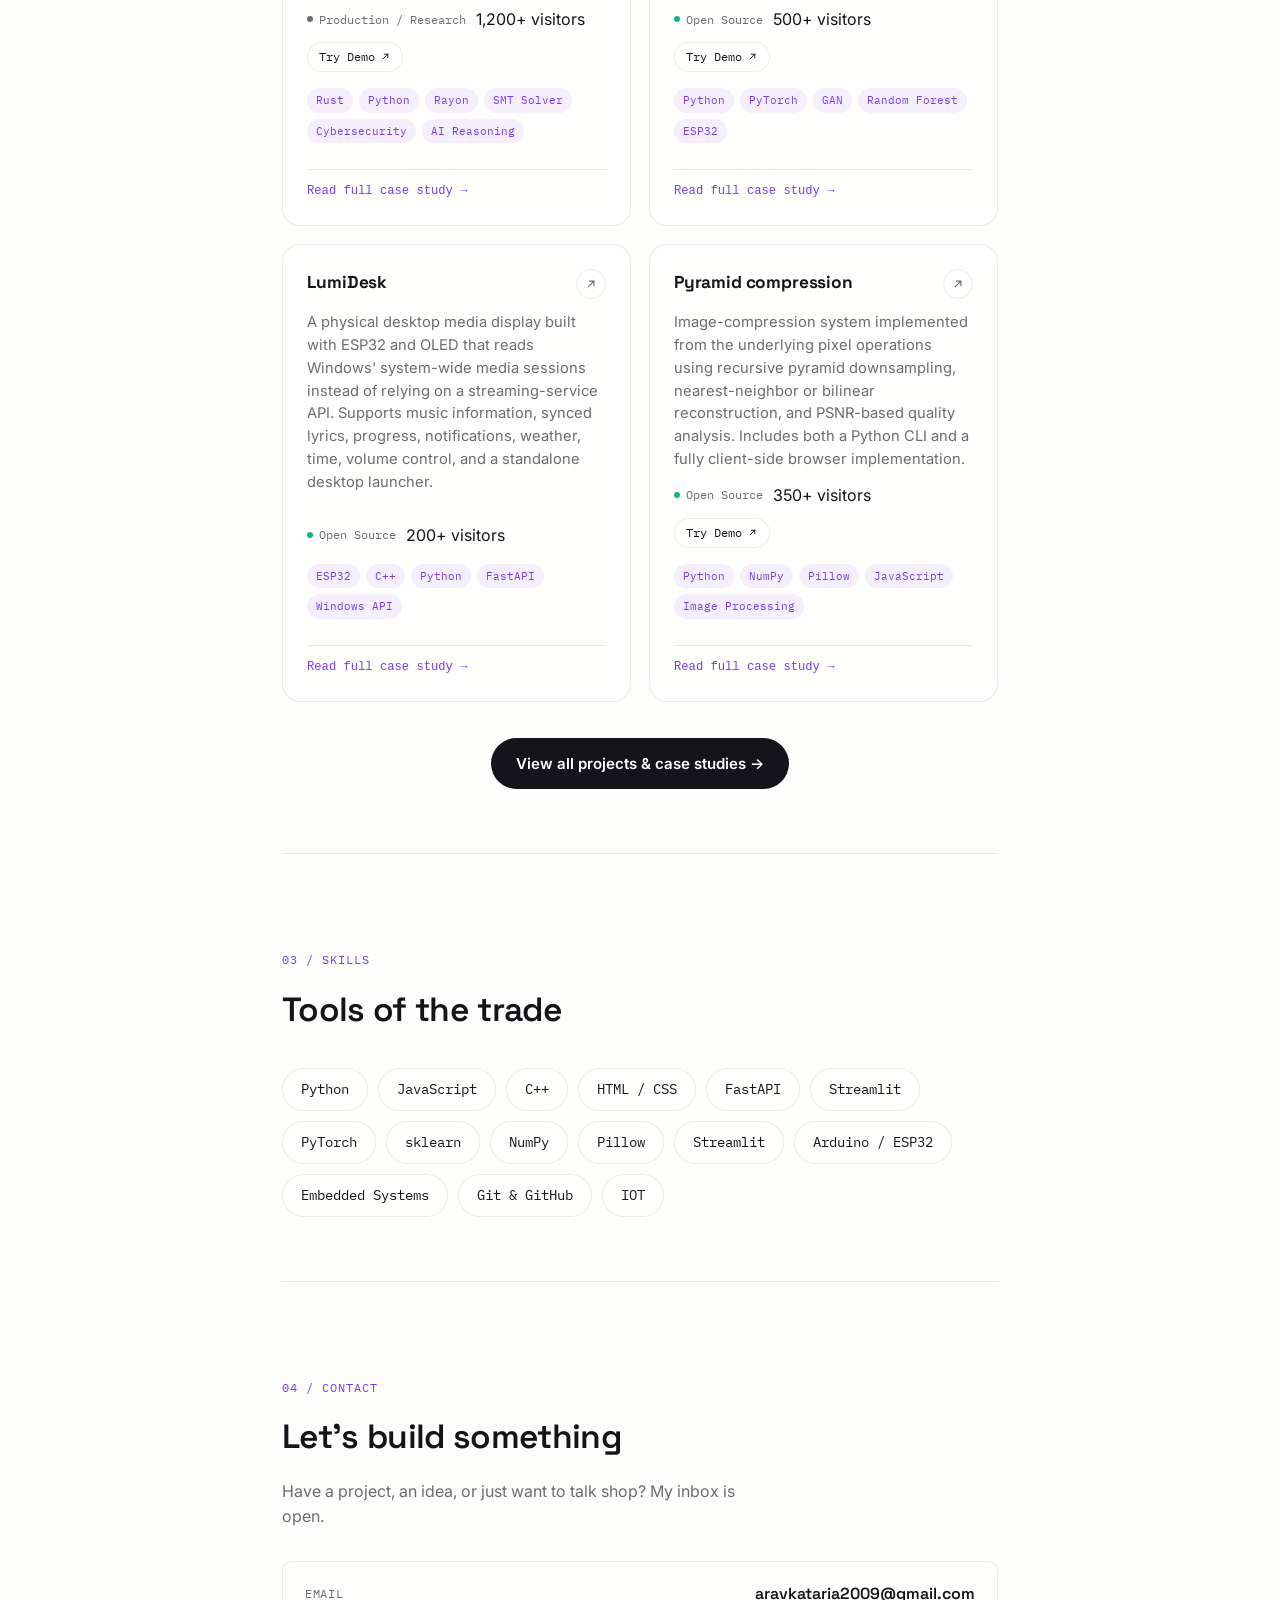
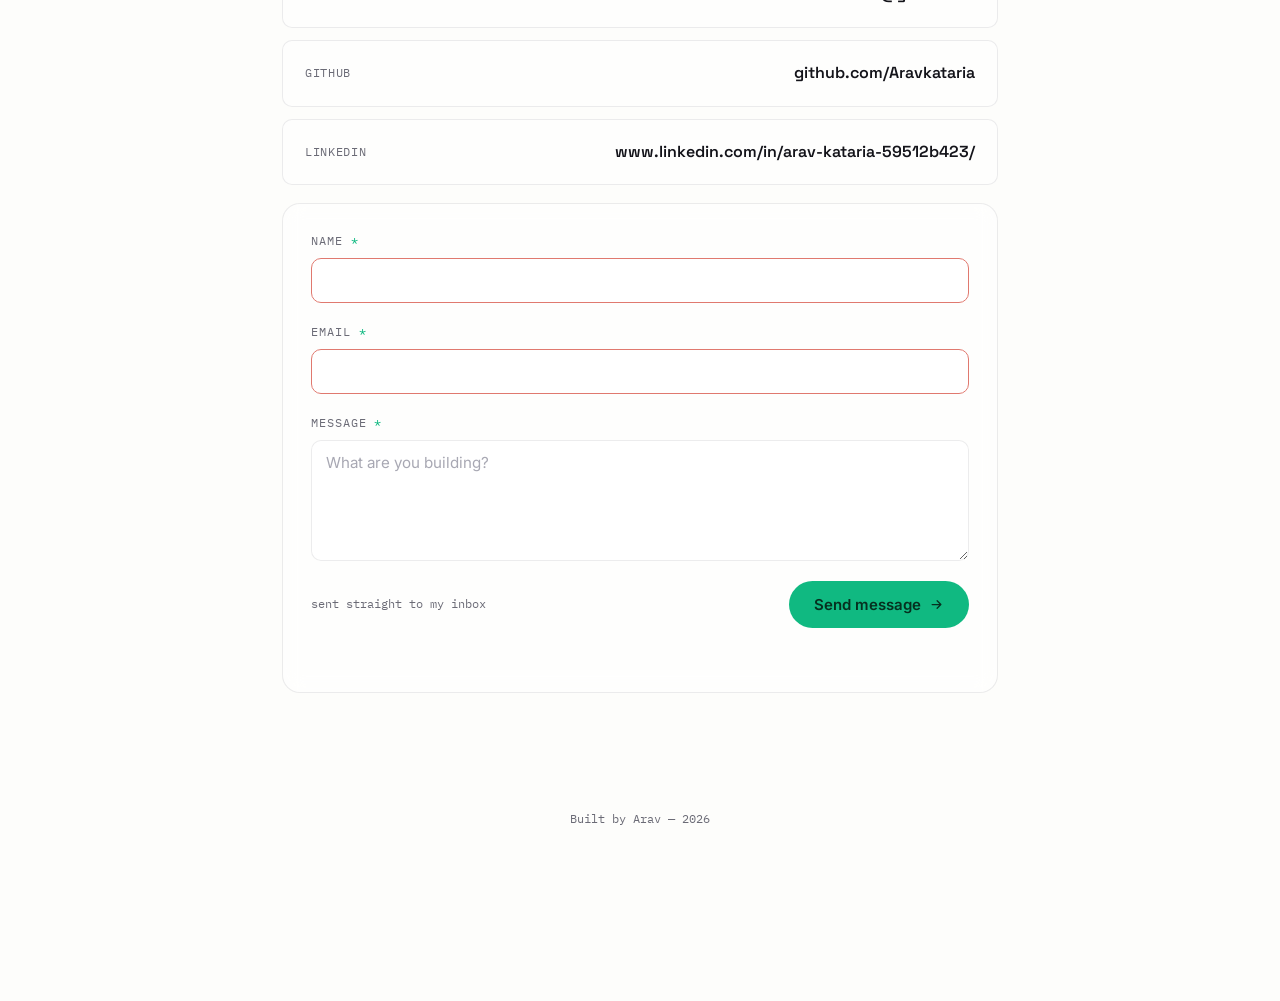
==== commit 411f3607: "Update current focus to fine-tuning and optimizing domain-specific models" ====
--- a/index.html
+++ b/index.html
@@ -68,7 +68,7 @@
       </h1>
       <p class="hero-sub">
         Developer working on independent projects across AI, embedded hardware, and tooling —
-        hands-on, ground-up, no shortcuts. Small language models, ESP32 displays, compression
+        hands-on, ground-up, no shortcuts. Fine-tuned models, autonomous cyber-reasoning, ESP32 displays
         algorithms — if it's worth building, it's worth understanding fully first.
       </p>
 
@@ -104,7 +104,7 @@
         <ul class="about-facts">
           <li><span>Focus</span>AI / ML, embedded systems, dev tooling</li>
           <li><span>Approach</span>Ground-up, hands-on experimentation</li>
-          <li><span>Currently</span>Training a small language model from scratch</li>
+          <li><span>Currently</span>Fine-tuning &amp; optimizing domain-specific models</li>
           <li><span>Based</span>Building in public on GitHub</li>
         </ul>
       </div>
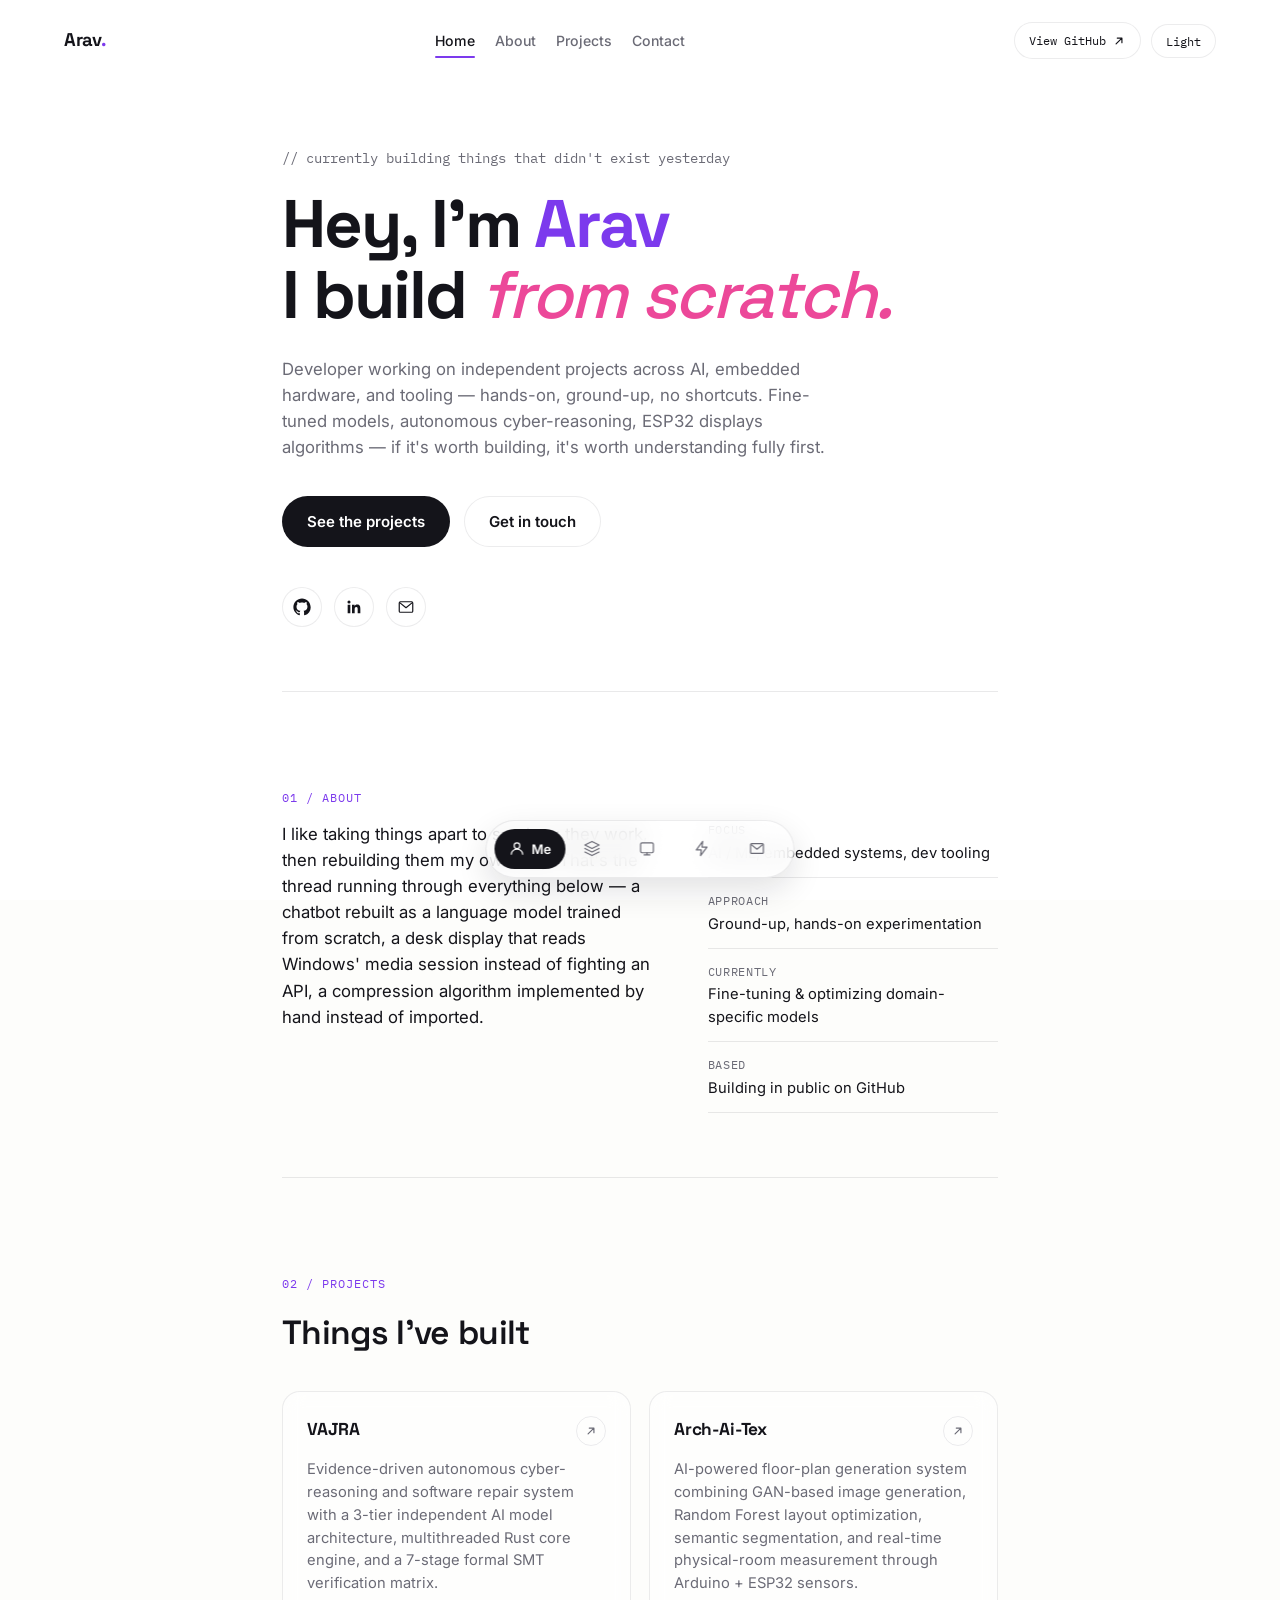
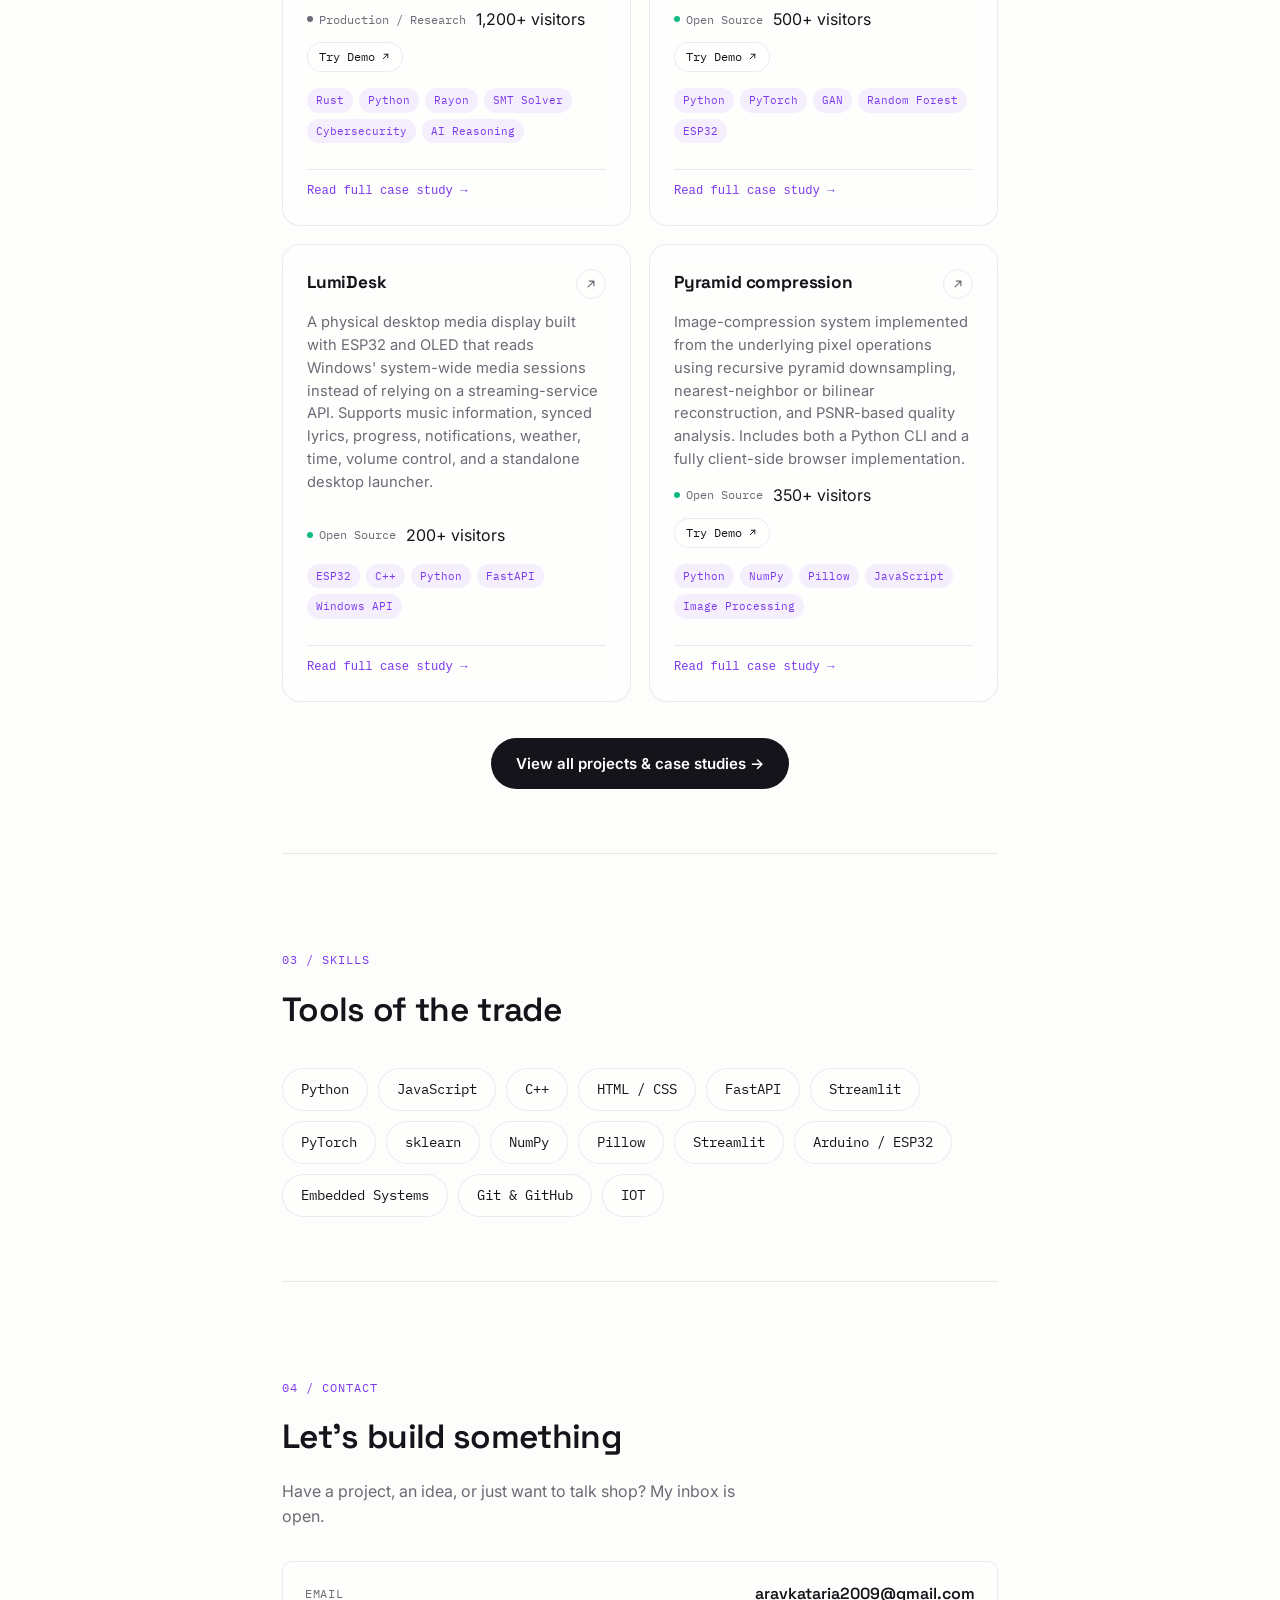
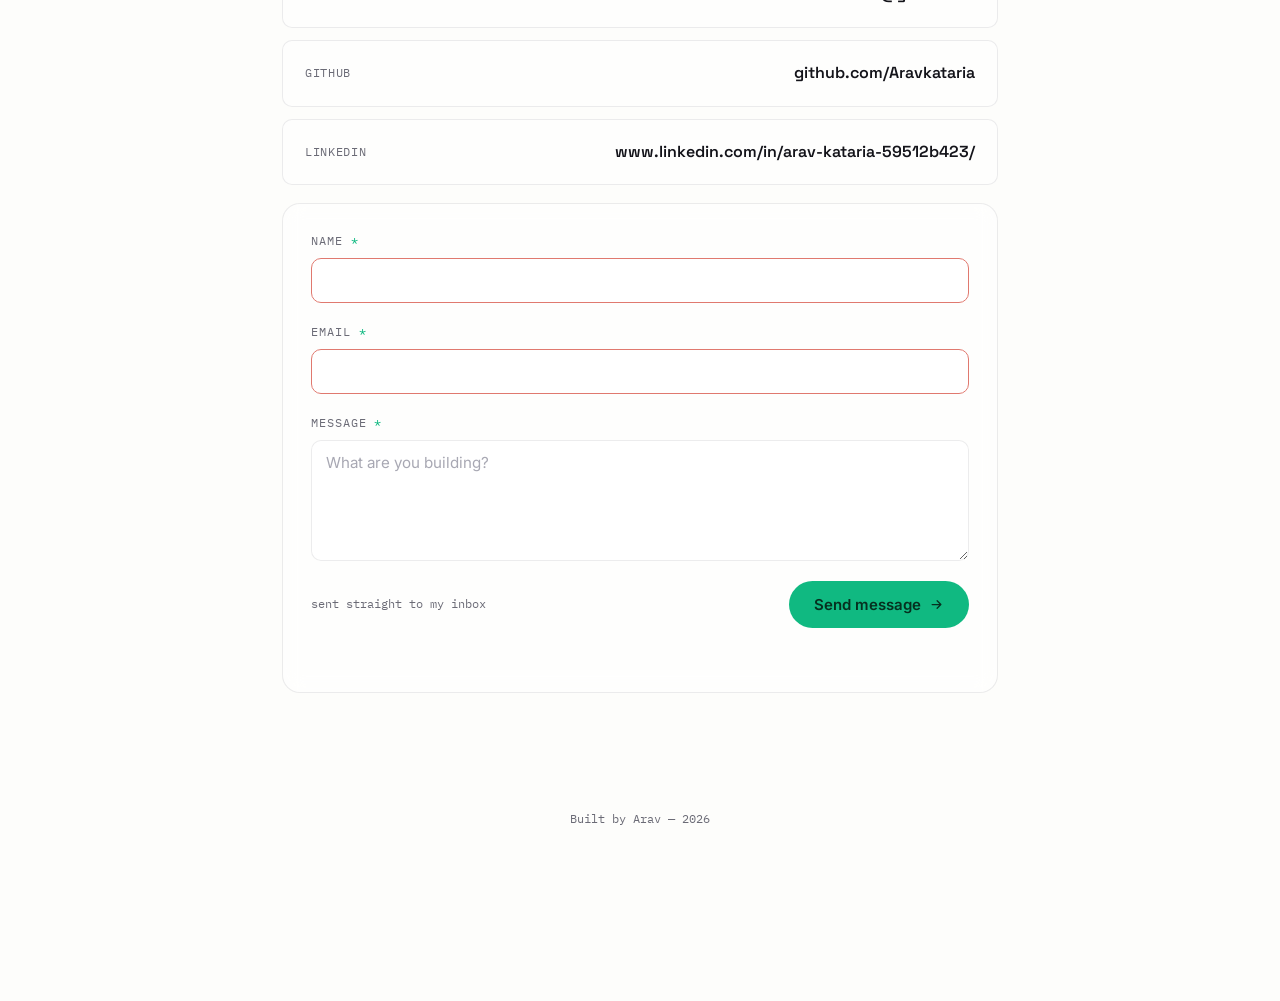
==== commit 094425e4: "Optimize page title for full name Google search indexing" ====
--- a/index.html
+++ b/index.html
@@ -4,7 +4,7 @@
 <meta charset="UTF-8" />
      <meta name="google-site-verification" content="97bFGgKqSxHco8YzVAOB22h8SnmJjcvBeSR3D8QRqBI" />
 <meta name="viewport" content="width=device-width, initial-scale=1.0" />
-<title>Arav — Developer</title>
+<title>Arav Kataria — Developer &amp; Systems Engineer</title>
 <meta name="description" content="Arav — developer building AI, embedded, and tooling projects from scratch." />
 
 <!-- Fonts -->
--- a/style.css
+++ b/style.css
@@ -162,28 +162,21 @@
    near-white page — dark mode's own filter override below replaces
    this value entirely, so it's unaffected. */
 .paint-canvas--gl {
-  filter: saturate(1.4) contrast(1.08);
+  filter: saturate(1.3) contrast(1.05);
   mix-blend-mode: normal;
-  opacity: 1;
+  opacity: 0.88;
   will-change: filter;
-  transition: filter 0.45s cubic-bezier(0.4, 0, 0.2, 1);
-}
-
-/* The fluid sim's shader math composites its dye as "ink absorbed from
-   white paper" (see script.js), so it always renders a white base with
-   colored blooms. Inverting it in dark mode turns that white base into
-   near-black and keeps the color blooms vivid — same simulation, same
-   physics, just recolored for a dark page. The 2D fallback instead
-   switches its blend mode, since its drops are painted with alpha
-   directly rather than baked against a white base. */
+  transition: filter 0.45s cubic-bezier(0.4, 0, 0.2, 1), opacity 0.45s ease;
+}
+
 html[data-theme="dark"] .paint-canvas--gl {
-  filter: invert(1) hue-rotate(180deg);
+  filter: invert(1) hue-rotate(180deg) brightness(0.92);
+  opacity: 0.82;
 }
 html[data-theme="dark"] .paint-canvas:not(.paint-canvas--gl) {
   mix-blend-mode: screen;
-  opacity: 0.7;
-}
-
+  opacity: 0.5;
+}
 /* =========================================================
    TOPBAR
 ========================================================= */
@@ -1369,10 +1362,105 @@
   font-size: 0.82rem;
   padding: 8px 16px;
   gap: 6px;
-}
-@media (max-width: 720px) {
-  .project-grid > .project-card:last-child:nth-child(odd) {
-    max-width: 100%;
-    grid-column: auto;
-  }
+}
+@media (max-width: 720px) {
+  .project-grid > .project-card:last-child:nth-child(odd) {
+    max-width: 100%;
+    grid-column: auto;
+  }
+}
+/* Recognition & Award Card */
+.cs-award-card {
+  margin-top: 24px;
+  display: flex;
+  align-items: center;
+  justify-content: space-between;
+  gap: 24px;
+  padding: 22px 24px;
+  border-radius: var(--radius);
+  border: 1px solid var(--card-border);
+  background: var(--card);
+  backdrop-filter: blur(10px);
+  max-width: 680px;
+}
+.cs-award-content {
+  flex: 1;
+}
+.cs-award-eyebrow {
+  font-family: var(--font-mono);
+  font-size: 0.72rem;
+  text-transform: uppercase;
+  letter-spacing: 0.08em;
+  color: var(--violet);
+  display: inline-flex;
+  align-items: center;
+  gap: 6px;
+  margin: 0 0 8px;
+  font-weight: 600;
+}
+.cs-award-title {
+  font-family: var(--font-display);
+  font-size: 1.05rem;
+  font-weight: 600;
+  color: var(--ink);
+  letter-spacing: -0.01em;
+  margin: 0 0 6px;
+}
+.cs-award-desc {
+  font-size: 0.92rem;
+  color: var(--muted);
+  line-height: 1.6;
+  margin: 0;
+}
+.cs-award-thumb-wrap {
+  flex-shrink: 0;
+  width: 90px;
+  height: 120px;
+  border-radius: var(--radius-sm);
+  overflow: hidden;
+  border: 1px solid var(--card-border);
+  box-shadow: 0 8px 18px rgba(var(--shadow-rgb), 0.08);
+  background: var(--surface-solid);
+}
+.cs-award-thumb-wrap img {
+  width: 100%;
+  height: 100%;
+  object-fit: cover;
+  display: block;
+  transition: transform 0.3s ease;
+}
+.cs-award-thumb-wrap:hover img {
+  transform: scale(1.05);
+}
+
+/* Seamless design token pill */
+.cs-award-badge {
+  display: inline-flex;
+  align-items: center;
+  gap: 6px;
+  font-family: var(--font-mono);
+  font-size: 0.68rem;
+  padding: 4px 10px;
+  border-radius: 999px;
+  background: rgba(124, 58, 237, 0.08);
+  color: var(--violet);
+  border: 1px solid var(--card-border);
+}
+.cs-award-badge-dot {
+  width: 6px;
+  height: 6px;
+  border-radius: 50%;
+  background: var(--violet);
+  flex-shrink: 0;
+}
+
+@media (max-width: 600px) {
+  .cs-award-card {
+    flex-direction: column-reverse;
+    align-items: flex-start;
+  }
+  .cs-award-thumb-wrap {
+    width: 100%;
+    height: 160px;
+  }
 }
